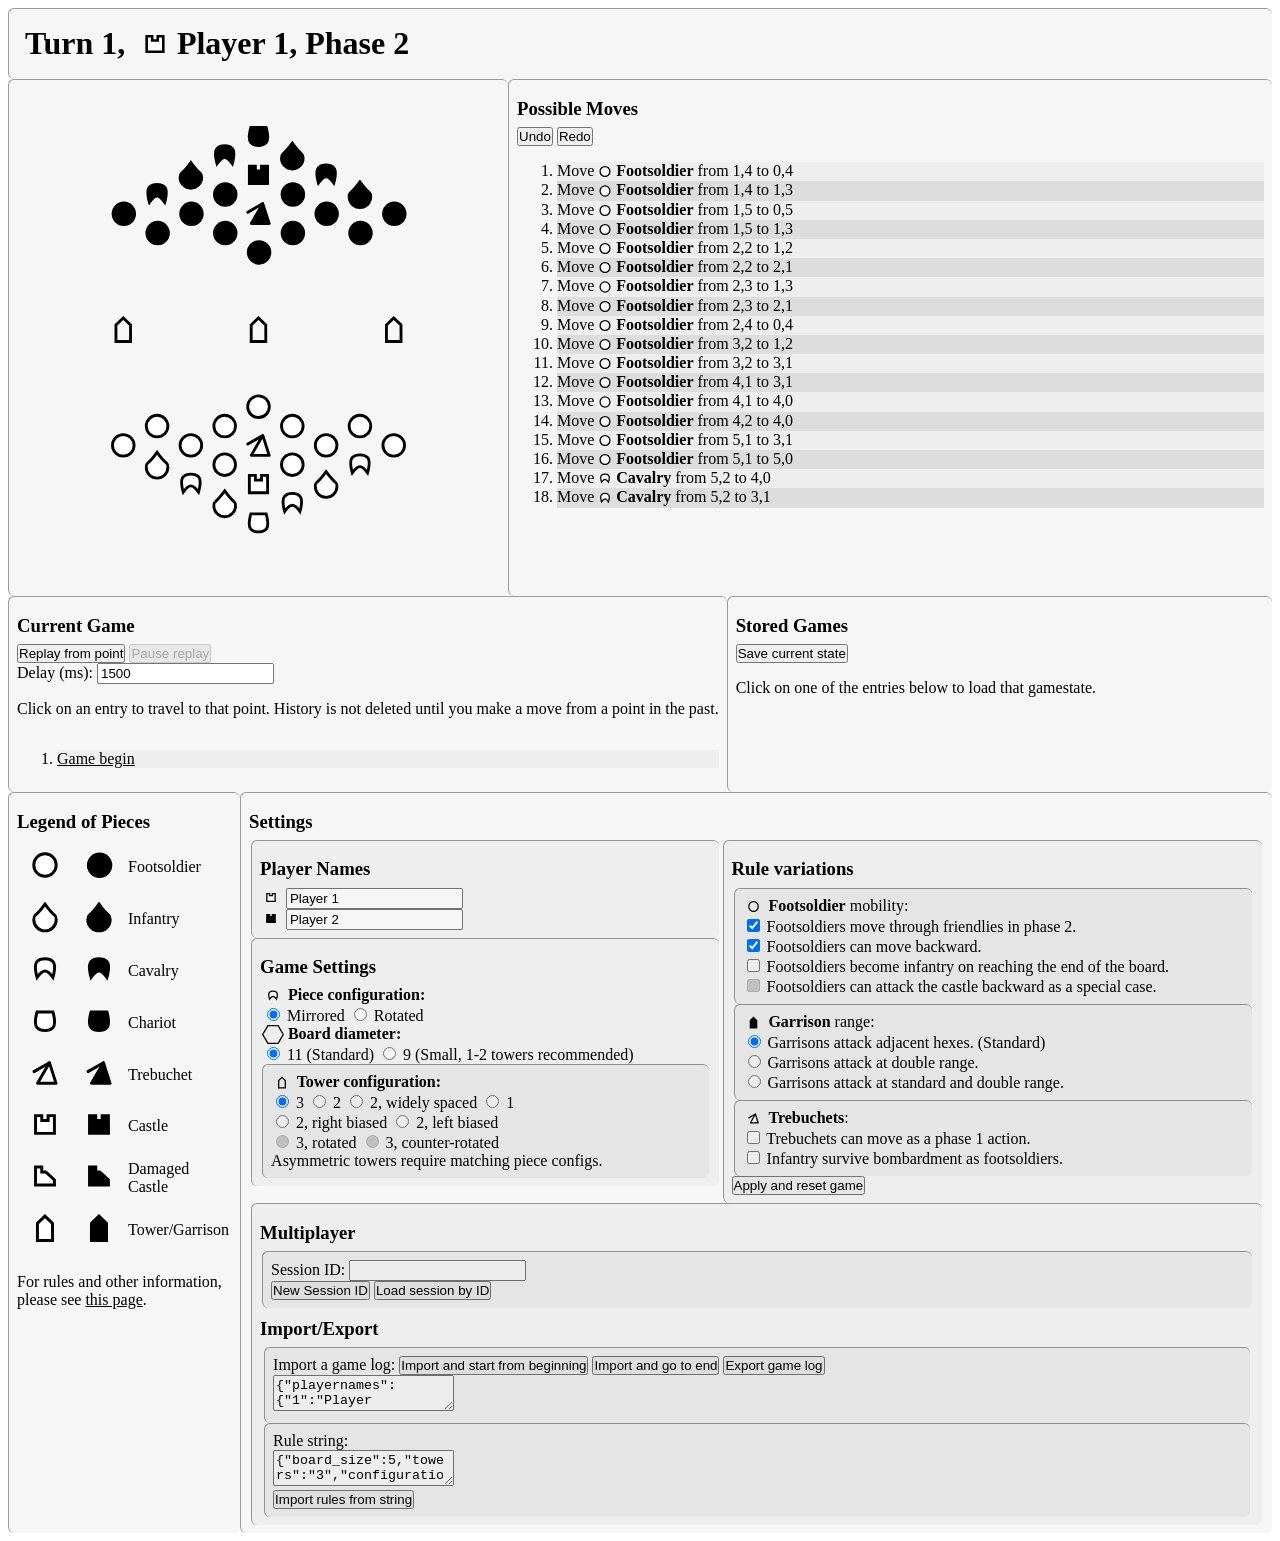
==== honey_war.html @ 27ae93f8 "UI improvements Added explanation for why tower configs are greyed out, changed the garrison rule ic" ====
<!DOCTYPE html>
<html lang="en">
	<head>
		<meta charset="UTF-8">
		<meta name="description" content="An Online Simulator for the Honey War Board Game">
		<meta name="keywords" content="Honey War, Sajem Tan, Board Game, Strategy Game">
		<meta name="viewport" content="width=device-width, initial-scale=1.0">
		<title>Honey War simulator</title>
		<script src="honey_war.js"></script>
		<script src="ui.js" defer></script>
		<style>
			body {
				color: black;
				background: white;
			}
			.flex-container {
				display: flex;
				flex-wrap: wrap;
			}
			.flex-container > * {
				/* display: inline-block; */
				flex: 1 1 auto;
				vertical-align: top;
			}
			.grid-container {
				display: grid;
				gap: 0;
			}
			.col {
				grid-auto-flow: column;
				grid-template-columns: minmax(auto, max-content);
			}
			.row {
				grid-auto-flow: row;
				grid-template-rows: minmax(auto, max-content);
				align-content: start;
			}
			.striped-list {
				display: contents;
			}
			.striped-list > ol {
				overflow-y: scroll;
			}
			.striped-list > ol > li:nth-child(odd) {
				background-color: #eee;
			}
			.striped-list > ol > li:nth-child(even) {
				background-color: #ddd;
			}
			#saves ol li div {
				display: flex;
				justify-content: space-between;
			}
			#mp-settings {
				flex-direction: column;
				flex-flow: row;
				flex-wrap: wrap;
			}
			fieldset {
				border: none;
				padding: 0px;
			}
			.inset {
				border-style: inset none none inset;
				border-radius: 6px;
				padding: .5em;
				border-width: thin;
				background: #EEEEEE80;
				mix-blend-mode: multiply;
			}
			#legend td > img {
				width: 50px;
			}
			a {
				color: black;
				cursor: pointer;
			}
			h1 {
				margin: 0;
			}
			h3 {
				margin-top: .5em;
				margin-bottom: .4em;
			}
			h4 {
				margin: 0;
			}
			input[disabled] {
				filter: invert(25%);
			}
			input[disabled] * {
				color: grey;
			}
			textarea:invalid {

			}
			.move-item.selected {
				text-decoration: underline;
			}
			.move-item:hover, .move-item:active {
				text-decoration: underline;
				color: blue;
			}
			.move-item.delete {
				color: red;
				font-style: italic;
			}
			.move-item.delete:hover, .move-item.delete:active {
				color: purple;
			}
			#current-game {
				max-height: 500px;
			}
			button {
				padding: 0;
			}
			.button {
				width: max-content;
			}
			.verb {
				text-transform: capitalize;
			}
			.piece {
				text-transform: capitalize;
				font-weight: bold;
			}
			.win {
				text-transform: capitalize;
				font-style: italic;
			}
			.inline-icon {
				height: 1.2em;
				vertical-align: top;
			}
			.hidden-space {
				display: inline-block;
			}
			@media screen and (min-width: 850px) {
				#gamediv {
					grid-template-columns:
						minmax(400px, 500px)
					minmax(50%, auto);
				}
				#board {
					max-height: 500px;
				}
				#boarddiv {

				}
				#move-display {
					height: 500px;
					grid-column: 2;
				}
				#legend-display {
					flex: 0 0 min-content;
				}
				#mp-display {
					flex: 1 1 min-content;
				}
			}
			@media screen and (max-width: 849px) {
				#gamediv {
					display: flex;
					flex-direction: column;
				}
				#board {
					max-height: 400px;
				}
				#mp-display {
					order: 1;
				}
				#legend-display {
					order: 2;
				}
				.flex-container > .movediv {
					width: 100%;
				}
			}
		</style>
	</head>
	<body>
		<h1 id="turn" class="inset"></h1>
		<div id="gamediv" class="grid-container col">
			<div id="boarddiv" class="inset">
				<svg id="board" viewBox="0 0 500 500" class="movediv"
				onmousemove="javascript:highlight_from(event)"
				onclick="javascript:highlight_from(event)">
				<svg id="board_spaces"/><svg id="board_pieces"/></svg>
			</div>
			<div id="move-display" class="inset grid-container row">
				<div>
					<h3 id="movelist-title">Possible Moves</h3>
				</div>
				<div>
					<button onclick="javascript:undo(true);">Undo</button>
					<button onclick="javascript:redo(true);">Redo</button>
				</div>
				<div id="moves" class="striped-list"></div>
			</div>
		</div>
		<div id="timelinediv" class="grid-container col">
			<div id="current-game" class="inset grid-container row">
				<div><h3>Current Game</h3></div>
				<div>
					<button id="game-replay" onclick="javascript:replay_game();">
						Replay from point
					</button>
					<button id="replay-pause" onclick="javascript:should_replay = false;" disabled>
						Pause replay
					</button>
					<br>
					<label for="replay-delay">Delay (ms):</label>
					<input id="replay-delay" type="number" value="1500">
				</div>
				<div>
					<p>
						Click on an entry to travel to that point. History is not deleted until
						you make a move from a point in the past.
					</p>
				</div>
				<div id="timeline" class="striped-list"></div>
			</div>
			<div class="inset row">
				<h3>Stored Games</h3>
				<button id="save-game" onclick="javascript:save_game()">Save current state</button>
				<br>
				<p>
					Click on one of the entries below to load that gamestate.
				</p>
				<div id="saves" class="striped-list"></div>
			</div>
		</div>
		<div class="flex-container">
			<div id="legend-display" class="movediv inset">
				<h3>Legend of Pieces</h3>
				<table id="legend">
					<tr>
						<td><img src="imgs/1F.svg"></td>
						<td><img src="imgs/2F.svg"></td>
						<td>Footsoldier</td>
					</tr>
					<tr>
						<td><img src="imgs/1I.svg"></td>
						<td><img src="imgs/2I.svg"></td>
						<td>Infantry</td>
					</tr>
					<tr>
						<td><img src="imgs/1K.svg"></td>
						<td><img src="imgs/2K.svg"></td>
						<td>Cavalry</td>
					</tr>
					<tr>
						<td><img src="imgs/1H.svg"></td>
						<td><img src="imgs/2H.svg"></td>
						<td>Chariot</td>
					</tr>
					<tr>
						<td><img src="imgs/1B.svg"></td>
						<td><img src="imgs/2B.svg"></td>
						<td>Trebuchet</td>
					</tr>
					<tr>
						<td><img src="imgs/1C.svg"></td>
						<td><img src="imgs/2C.svg"></td>
						<td>Castle</td>
					</tr>
					<tr>
						<td><img src="imgs/1D.svg"></td>
						<td><img src="imgs/2D.svg"></td>
						<td>Damaged Castle</td>
					</tr>
					<tr>
						<td><img src="imgs/1G.svg"></td>
						<td><img src="imgs/2G.svg"></td>
						<td>Tower/Garrison</td>
					</tr>
				</table>
				<p>
					For rules and other information, please see <a href="https://sajemtan.miraheze.org/wiki/Honey_War">this page</a>.
				</p>
			</div>
			<div id="mp-display" class="movediv inset"> <!--style="max-width: 550px;">-->
				<h3>Settings</h3>
				<div id="mp-settings" class="flex-container">
					<div id="col1">
						<fieldset class="inset" id="fs_player_names">
							<label for="fs_player_names">
								<h3>Player Names</h3>
							</label>
							<span class="icon">1C</span>
							<input type="text" class="inline-input"
								id="P1-name" value="Player 1" onchange="javascript:update_players()">
							<br>
							<span class="icon">2C</span>
							<input type="text" class="inline-input"
								id="P2-name" value="Player 2" onchange="javascript:update_players()">
						</fieldset>
						<fieldset class="inset" id="fs_game_settings">
							<label for="fs_game_settings">
								<h3>Game Settings</h3>
							</label>
							<fieldset id="fs_game_configuration">
								<label for="fs_game_configuration">
									<h4><span class="icon">1K</span>
										Piece configuration:</h4>
								</label>
								<input type="radio" name="boardconfig" id="configmirrored"
									value="mirrored" onchange="javascript:opt('mirrored')" checked>
								<label for="configmirrored">Mirrored</label>
								<input type="radio" name="boardconfig" id="configrotated"
									value="rotated" onchange="javascript:opt('rotated')">
								<label for="configrotated">Rotated</label>
							</fieldset>
							<fieldset id="fs_boardsize">
								<label for="fs_boardsize">
									<h4><span class="icon">hex</span>
									Board diameter:</h4>
								</label>
								<input type="radio" name="boardsize" id="boardlarge"
									value="large" onchange="javascript:opt('large')" checked>
								<label for="boardlarge">11 (Standard)</label>
								<input type="radio" name="boardsize" id="boardsmall"
									value="small" onchange="javascript:opt('small')">
								<label for="boardsmall">
									9 (Small, 1-2 towers recommended)
								</label>
							</fieldset>
							<fieldset id="fs_boardtowers" class="inset">
								<h4>
									<span class="icon">T</span>
									<label for="fs_boardtowers">
										<span class="piece">Tower</span> configuration:
									</label>
								</h4>
								<input type="radio" name="towerconfig" id="towers3"
									value="3" onchange="javascript:opt('t3')" checked>
								<label for="towers3">3</label>
								<input type="radio" name="towerconfig" id="towers2"
									value="2" onchange="javascript:opt('t2')">
								<label for="towers2">2</label>
								<input type="radio" name="towerconfig" id="towers2w"
									value="2w" onchange="javascript:opt('t2w')">
								<label for="towers2w">2, widely spaced</label>
								<input type="radio" name="towerconfig" id="towers1"
									value="1" onchange="javascript:opt('t1')">
								<label for="towers1">1</label>
								<br/>
								<input type="radio" name="towerconfig" id="towers2mr"
									value="2mr" onchange="javascript:opt('t2mr')">
								<label for="towers2mr">2, right biased</label>
								<input type="radio" name="towerconfig" id="towers2ml"
									value="2ml" onchange="javascript:opt('t2ml')">
								<label for="towers2ml">2, left biased</label>
								<br/>
								<input type="radio" name="towerconfig" id="towers3t"
									value="3t" onchange="javascript:opt('t3t')">
								<label for="towers3t">3, rotated</label>
								<input type="radio" name="towerconfig" id="towers3tc"
									value="3tc" onchange="javascript:opt('t3tc')">
								<label for="towers3tc">3, counter-rotated</label>
								<br/>
								<label for="fs_boardtowers">
									Asymmetric towers require matching piece configs.
								</label>
							</fieldset>
						</fieldset>
					</div>
					<fieldset id="col2" class="inset">
						<label for="col2"><h3>Rule variations</h3></label>
						<fieldset id="fs_footsoldier" class="inset">
							<div>
								<span class="icon">1F</span>
								<label for="fs_footsoldier">
									<span class="piece">Footsoldier</span> mobility:
								</label>
							</div>
							<div>
								<input type="checkbox" id="friendly-footsoldiers"
									onchange="javascript:opt('friendly-footsoldiers')" checked>
								<label for="friendly-footsoldiers">Footsoldiers move through
									friendlies in phase 2.
								</label>
							</div>
							<div>
								<input type="checkbox" id="buff-footsoldiers"
									onchange="javascript:opt('buff-footsoldiers')" checked>
								<label for="buff-footsoldiers">
									Footsoldiers can move backward.
								</label>
							</div>
							<div>
								<input type="checkbox" id="upgrade-footsoldiers"
									 onchange="javascript:opt('upgrade-footsoldiers')">
								<label for="upgrade-footsoldiers">
									Footsoldiers become infantry on reaching the end of the
									board.
								</label>
							</div>
							<div>
								<input type="checkbox" id="stranded-footsoldiers"
									onchange="javascript:opt('stranded-footsoldiers')" disabled>
								<label for="stranded-footsoldiers">
									Footsoldiers can attack the castle backward as a special
									case.
								</label>
							</div>
						</fieldset>
						<fieldset id="fs_garrison" class="inset">
							<div>
								<span class="icon">2G</span>
								<label for="fs_garrison">
									<span class="piece">Garrison</span> range:
								</label>
							</div>
							<div>
								<input type="radio" name="garrisonrange" id="garrisonshort"
									value="garrisonshort" onchange="javascript:opt('garrisonshort')"
									checked>
								<label for="friendly-footsoldiers">
									Garrisons attack adjacent hexes. (Standard)
								</label>
							</div>
							<div>
								<input type="radio" name="garrisonrange" id="garrisonlong"
									value="garrisonlong" onchange="javascript:opt('garrisonlong')">
								<label for="garrisonlong">
									Garrisons attack at double range.
								</label>
							</div>
							<div>
								<input type="radio" name="garrisonrange" id="garrisonboth"
									value="garrisonboth" onchange="javascript:opt('garrisonboth')">
								<label for="friendly-footsoldiers">
									Garrisons attack at standard and double range.
								</label>
							</div>
						</fieldset>
						<fieldset id="fs_trebuchet" class="inset">
							<div>
								<span class="icon">1B</span>
								<label for="fs_trebuchet">
									<span class="piece">Trebuchets</span>:
								</label>
							</div>
							<div>
								<input type="checkbox" id="buff-trebuchet"
									onchange="javascript:opt('buff-trebuchet')">
								<label for="buff-trebuchet">
									Trebuchets can move as a phase 1 action.
								</label>
							</div>
							<div>
								<input type="checkbox" id="buff-infantry"
									onchange="javascript:opt('buff-infantry')">
								<label for="buff-infantry">
									Infantry survive bombardment as footsoldiers.
								</label>
							</div>
						</fieldset>
						<button id="reset" class="button" onclick="javascript:reset_game()">
							Apply and reset game
						</button>
					</fieldset>
					<fieldset class="inset">
						<label for="fs_mp"><h3>Multiplayer</h3></label>
						<fieldset id="fs_mp" class="inset">
							<div>
								<label for="sessionID">Session ID:</label>
								<input type="text" id="sessionID">
							</div>
							<div>
								<button id="btn_new_session">New Session ID</button>
								<button id="btn_mp_connect">Load session by ID</button>
							</div>
						</fieldset>
						<label for="fs_import"><h3>Import/Export</h3></label>
						<fieldset id="fs_import">
							<fieldset id="fs_game_import" class="inset">
								<label for="input_area">Import a game log:</label>
								<button id="import-begin" onclick="javascript:import_game_from_textbox(false)">
									Import and start from beginning
								</button>
								<button id="import-end" onclick="javascript:import_game_from_textbox(true)">
									Import and go to end
								</button>
								<a id="moves_export"><button id="export"
									onclick="javascript:export_game()">
									Export game log
								</button></a>
								<br>
								<textarea id="input_area" class="json"></textarea>
							</fieldset>
							<fieldset id="fs_rules_import" class="inset">
								<label for="rules-share">Rule string:</label>
								<br>
								<textarea id="rules-share" class="json"></textarea>
								<br>
								<button id="import-rules" onclick="javascript:import_rules()">
									Import rules from string
								</button>
							</fieldset>
						</fieldset>
					</fieldset>
				</div>
			</div>
		</div>
	</body>
</html>
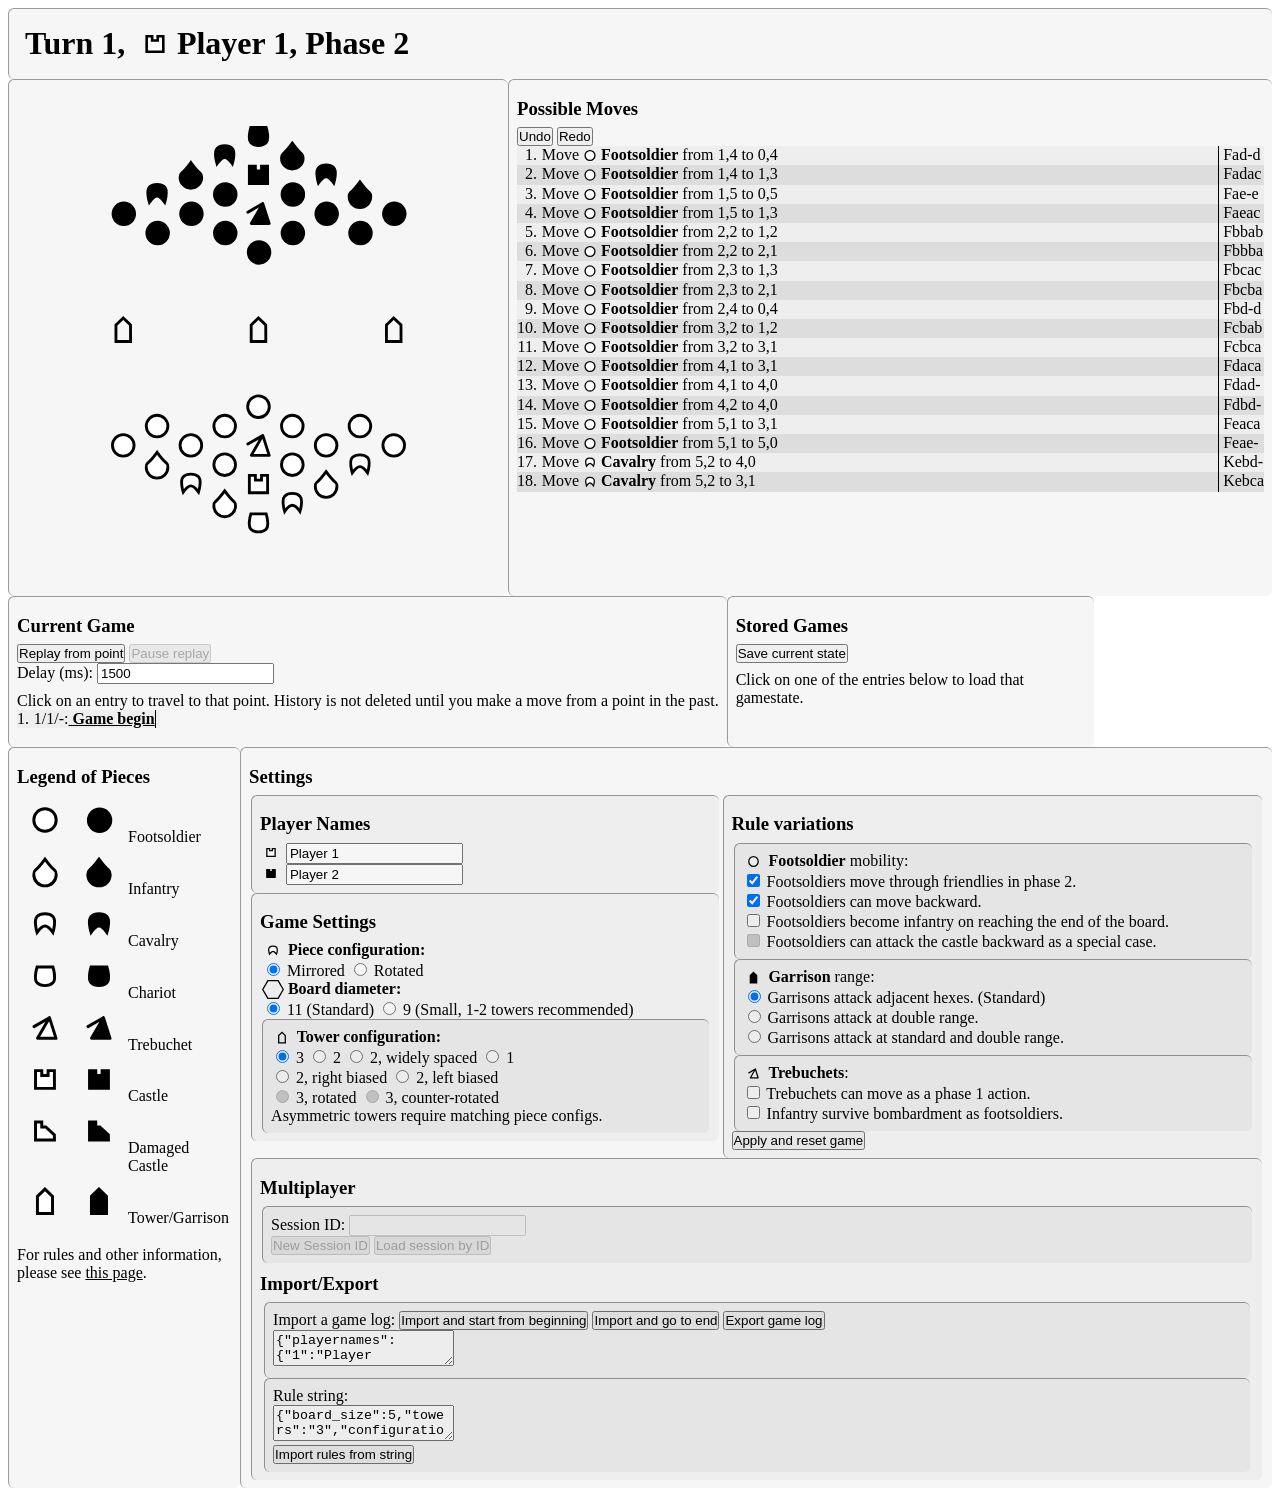
==== commit d667fbee: "Move notation Initial implementation of move notation. It's approximately based on long algebraic no" ====
--- a/honey_war.html
+++ b/honey_war.html
@@ -37,15 +37,67 @@
 			}
 			.striped-list {
 				display: contents;
-			}
-			.striped-list > ol {
-				overflow-y: scroll;
-			}
-			.striped-list > ol > li:nth-child(odd) {
-				background-color: #eee;
-			}
-			.striped-list > ol > li:nth-child(even) {
-				background-color: #ddd;
+				& li:nth-child(odd), & tr:nth-child(odd) {
+					background-color: #eee;
+				}
+				& li:nth-child(even), & tr:nth-child(even) {
+					background-color: #ddd;
+				}
+				& ::marker {
+					background-color: #eee
+				}
+				& > ol {
+					overflow-y: scroll;
+				}
+				& > table {
+					overflow-y: scroll;
+					border-collapse: collapse;
+				}
+				& td {
+					padding: 0px;
+				}
+			}
+			td {
+				vertical-align: baseline;
+			}
+			.numbered {
+			  counter-reset: rowNumber;
+			  width: 100%;
+			  display: block;
+			  overflow-y: scroll;
+			}
+			.numbered tbody > tr::before {
+			  display: table-cell;
+			  counter-increment: rowNumber;
+			  content: counter(rowNumber) ".";
+			  padding-right: 0.3em;
+			  text-align: right;
+			}
+			.move-desc {
+				display: table-cell;
+			}
+			.num-col {
+				display: table-cell;
+				width: 0;
+				white-space: nowrap;
+			}
+			.move-notation {
+				display: table-cell;
+				width: 0;
+				white-space: nowrap;
+				padding-left: 4px !important;
+				border-left: 1px solid black;
+			}
+			.move-idx {
+				text-align: right;
+				white-space: nowrap;
+			}
+			.fill {
+				width: 99%;
+			}
+			.list-header {
+				margin-top: 8px;
+				margin-bottom: 0px;
 			}
 			#saves ol li div {
 				display: flex;
@@ -109,7 +161,10 @@
 				color: purple;
 			}
 			#current-game {
-				max-height: 500px;
+				max-height: 600px;
+			}
+			#stored-games {
+				max-width: 350px;
 			}
 			button {
 				padding: 0;
@@ -126,6 +181,7 @@
 			}
 			.win {
 				text-transform: capitalize;
+				font-weight: bold;
 				font-style: italic;
 			}
 			.inline-icon {
@@ -195,7 +251,17 @@
 					<button onclick="javascript:undo(true);">Undo</button>
 					<button onclick="javascript:redo(true);">Redo</button>
 				</div>
-				<div id="moves" class="striped-list"></div>
+				<div class="striped-list">
+				<table class='numbered' onmouseout='highlight_spaces([]);'>
+					<colgroup>
+						<col class='num-col' />
+						<col class='move-desc' />
+						<col class='move-notation' />
+					</colgroup><tbody id="moves">
+					</tbody>
+				</table>
+				</div>
+				<div id="gameover" hidden>Game Over</div>
 			</div>
 		</div>
 		<div id="timelinediv" class="grid-container col">
@@ -213,18 +279,25 @@
 					<input id="replay-delay" type="number" value="1500">
 				</div>
 				<div>
-					<p>
+					<p class="list-header">
 						Click on an entry to travel to that point. History is not deleted until
 						you make a move from a point in the past.
 					</p>
 				</div>
-				<div id="timeline" class="striped-list"></div>
+				<div class="striped-list"><table class="numbered">
+					<colgroup>
+						<col class='num-col' />
+						<col class='num-col' />
+						<col class='move-desc' />
+						<col class='move-notation' />
+					</colgroup>
+					<tbody id="timeline"></tbody>
+				</table></div>
 			</div>
-			<div class="inset row">
+			<div id="stored-games" class="inset row">
 				<h3>Stored Games</h3>
 				<button id="save-game" onclick="javascript:save_game()">Save current state</button>
-				<br>
-				<p>
+				<p class="list-header">
 					Click on one of the entries below to load that gamestate.
 				</p>
 				<div id="saves" class="striped-list"></div>
@@ -463,7 +536,7 @@
 					</fieldset>
 					<fieldset class="inset">
 						<label for="fs_mp"><h3>Multiplayer</h3></label>
-						<fieldset id="fs_mp" class="inset">
+						<fieldset id="fs_mp" class="inset" disabled>
 							<div>
 								<label for="sessionID">Session ID:</label>
 								<input type="text" id="sessionID">
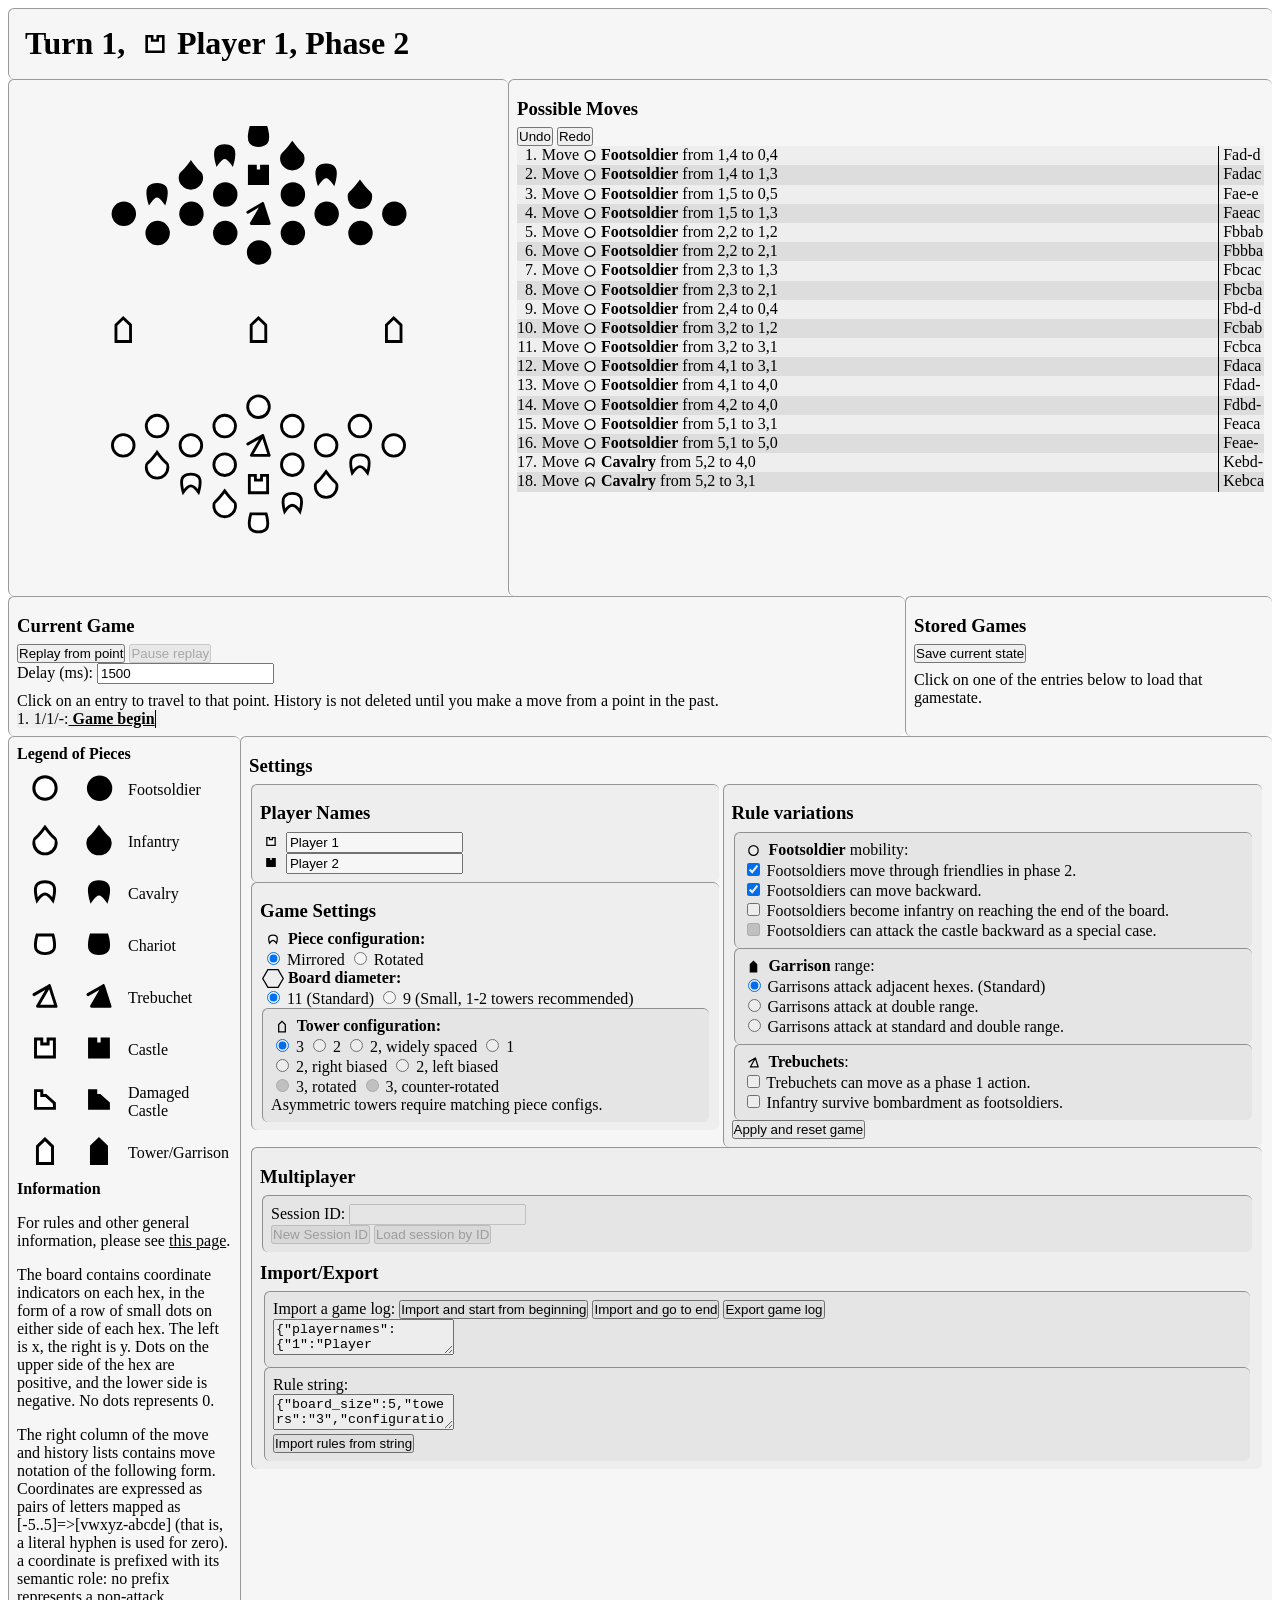
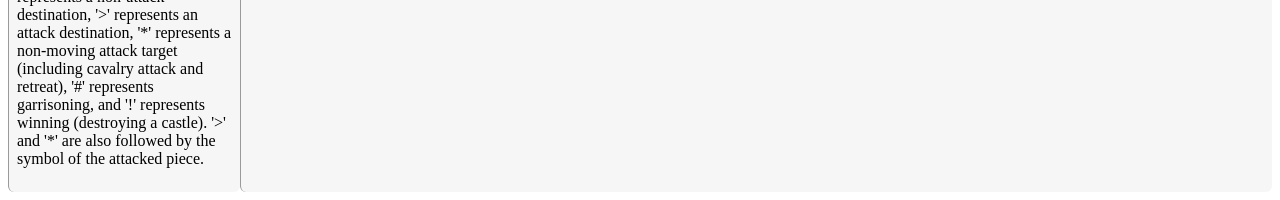
==== commit 6d2a3ff5: "Added help text about the indicators and move notation Notation description copied from last commit " ====
--- a/honey_war.html
+++ b/honey_war.html
@@ -2,237 +2,18 @@
 <html lang="en">
 	<head>
 		<meta charset="UTF-8">
-		<meta name="description" content="An Online Simulator for the Honey War Board Game">
-		<meta name="keywords" content="Honey War, Sajem Tan, Board Game, Strategy Game">
-		<meta name="viewport" content="width=device-width, initial-scale=1.0">
 		<title>Honey War simulator</title>
 		<script src="honey_war.js"></script>
 		<script src="ui.js" defer></script>
-		<style>
-			body {
-				color: black;
-				background: white;
-			}
-			.flex-container {
-				display: flex;
-				flex-wrap: wrap;
-			}
-			.flex-container > * {
-				/* display: inline-block; */
-				flex: 1 1 auto;
-				vertical-align: top;
-			}
-			.grid-container {
-				display: grid;
-				gap: 0;
-			}
-			.col {
-				grid-auto-flow: column;
-				grid-template-columns: minmax(auto, max-content);
-			}
-			.row {
-				grid-auto-flow: row;
-				grid-template-rows: minmax(auto, max-content);
-				align-content: start;
-			}
-			.striped-list {
-				display: contents;
-				& li:nth-child(odd), & tr:nth-child(odd) {
-					background-color: #eee;
-				}
-				& li:nth-child(even), & tr:nth-child(even) {
-					background-color: #ddd;
-				}
-				& ::marker {
-					background-color: #eee
-				}
-				& > ol {
-					overflow-y: scroll;
-				}
-				& > table {
-					overflow-y: scroll;
-					border-collapse: collapse;
-				}
-				& td {
-					padding: 0px;
-				}
-			}
-			td {
-				vertical-align: baseline;
-			}
-			.numbered {
-			  counter-reset: rowNumber;
-			  width: 100%;
-			  display: block;
-			  overflow-y: scroll;
-			}
-			.numbered tbody > tr::before {
-			  display: table-cell;
-			  counter-increment: rowNumber;
-			  content: counter(rowNumber) ".";
-			  padding-right: 0.3em;
-			  text-align: right;
-			}
-			.move-desc {
-				display: table-cell;
-			}
-			.num-col {
-				display: table-cell;
-				width: 0;
-				white-space: nowrap;
-			}
-			.move-notation {
-				display: table-cell;
-				width: 0;
-				white-space: nowrap;
-				padding-left: 4px !important;
-				border-left: 1px solid black;
-			}
-			.move-idx {
-				text-align: right;
-				white-space: nowrap;
-			}
-			.fill {
-				width: 99%;
-			}
-			.list-header {
-				margin-top: 8px;
-				margin-bottom: 0px;
-			}
-			#saves ol li div {
-				display: flex;
-				justify-content: space-between;
-			}
-			#mp-settings {
-				flex-direction: column;
-				flex-flow: row;
-				flex-wrap: wrap;
-			}
-			fieldset {
-				border: none;
-				padding: 0px;
-			}
-			.inset {
-				border-style: inset none none inset;
-				border-radius: 6px;
-				padding: .5em;
-				border-width: thin;
-				background: #EEEEEE80;
-				mix-blend-mode: multiply;
-			}
-			#legend td > img {
-				width: 50px;
-			}
-			a {
-				color: black;
-				cursor: pointer;
-			}
-			h1 {
-				margin: 0;
-			}
-			h3 {
-				margin-top: .5em;
-				margin-bottom: .4em;
-			}
-			h4 {
-				margin: 0;
-			}
-			input[disabled] {
-				filter: invert(25%);
-			}
-			input[disabled] * {
-				color: grey;
-			}
-			textarea:invalid {
-
-			}
-			.move-item.selected {
-				text-decoration: underline;
-			}
-			.move-item:hover, .move-item:active {
-				text-decoration: underline;
-				color: blue;
-			}
-			.move-item.delete {
-				color: red;
-				font-style: italic;
-			}
-			.move-item.delete:hover, .move-item.delete:active {
-				color: purple;
-			}
-			#current-game {
-				max-height: 600px;
-			}
-			#stored-games {
-				max-width: 350px;
-			}
-			button {
-				padding: 0;
-			}
-			.button {
-				width: max-content;
-			}
-			.verb {
-				text-transform: capitalize;
-			}
-			.piece {
-				text-transform: capitalize;
-				font-weight: bold;
-			}
-			.win {
-				text-transform: capitalize;
-				font-weight: bold;
-				font-style: italic;
-			}
-			.inline-icon {
-				height: 1.2em;
-				vertical-align: top;
-			}
-			.hidden-space {
-				display: inline-block;
-			}
-			@media screen and (min-width: 850px) {
-				#gamediv {
-					grid-template-columns:
-						minmax(400px, 500px)
-					minmax(50%, auto);
-				}
-				#board {
-					max-height: 500px;
-				}
-				#boarddiv {
-
-				}
-				#move-display {
-					height: 500px;
-					grid-column: 2;
-				}
-				#legend-display {
-					flex: 0 0 min-content;
-				}
-				#mp-display {
-					flex: 1 1 min-content;
-				}
-			}
-			@media screen and (max-width: 849px) {
-				#gamediv {
-					display: flex;
-					flex-direction: column;
-				}
-				#board {
-					max-height: 400px;
-				}
-				#mp-display {
-					order: 1;
-				}
-				#legend-display {
-					order: 2;
-				}
-				.flex-container > .movediv {
-					width: 100%;
-				}
-			}
-		</style>
+		<meta name="description" content="An Online Simulator for the Honey War
+		Board Game">
+		<meta name="keywords" content="Honey War, Sajem Tan, Board Game, Strategy
+		Game">
+		<meta name="viewport" content="width=device-width, initial-scale=1.0">
+		<link rel="stylesheet" href="honey_war.css">
+		<link rel="canonical" href="honey_war.html">
+		<link rel="help" href="https://sajemtan.miraheze.org/wiki/Honey_War">
+		<link rel="licence" href="LICENSE.txt">
 	</head>
 	<body>
 		<h1 id="turn" class="inset"></h1>
@@ -259,34 +40,32 @@
 						<col class='move-notation' />
 					</colgroup><tbody id="moves">
 					</tbody>
-				</table>
-				</div>
+				</table></div>
 				<div id="gameover" hidden>Game Over</div>
 			</div>
 		</div>
-		<div id="timelinediv" class="grid-container col">
-			<div id="current-game" class="inset grid-container row">
-				<div><h3>Current Game</h3></div>
+		<div id="timelinediv" class="flex-container">
+			<div id="current-game" class="inset flex-container col">
+				<h3>Current Game</h3>
 				<div>
 					<button id="game-replay" onclick="javascript:replay_game();">
 						Replay from point
 					</button>
-					<button id="replay-pause" onclick="javascript:should_replay = false;" disabled>
+					<button id="replay-pause"
+					   onclick="javascript:should_replay=false;" disabled>
 						Pause replay
 					</button>
 					<br>
 					<label for="replay-delay">Delay (ms):</label>
 					<input id="replay-delay" type="number" value="1500">
 				</div>
-				<div>
-					<p class="list-header">
-						Click on an entry to travel to that point. History is not deleted until
-						you make a move from a point in the past.
-					</p>
-				</div>
+				<p class="list-header">
+				   Click on an entry to travel to that point. History is not deleted
+					until you make a move from a point in the past.
+				</p>
 				<div class="striped-list"><table class="numbered">
-					<colgroup>
-						<col class='num-col' />
+				   <colgroup>
+					   <col class='num-col' />
 						<col class='num-col' />
 						<col class='move-desc' />
 						<col class='move-notation' />
@@ -295,280 +74,315 @@
 				</table></div>
 			</div>
 			<div id="stored-games" class="inset row">
-				<h3>Stored Games</h3>
+			   <h3>Stored Games</h3>
 				<button id="save-game" onclick="javascript:save_game()">Save current state</button>
 				<p class="list-header">
-					Click on one of the entries below to load that gamestate.
+				   Click on one of the entries below to load that gamestate.
 				</p>
 				<div id="saves" class="striped-list"></div>
 			</div>
 		</div>
 		<div class="flex-container">
-			<div id="legend-display" class="movediv inset">
-				<h3>Legend of Pieces</h3>
-				<table id="legend">
-					<tr>
-						<td><img src="imgs/1F.svg"></td>
+		   <div id="legend-display" class="movediv inset">
+			   <h4>Legend of Pieces</h3>
+				<table id="legend" class="vcentered">
+				   <tr>
+					   <td><img src="imgs/1F.svg"></td>
 						<td><img src="imgs/2F.svg"></td>
 						<td>Footsoldier</td>
 					</tr>
 					<tr>
-						<td><img src="imgs/1I.svg"></td>
+					   <td><img src="imgs/1I.svg"></td>
 						<td><img src="imgs/2I.svg"></td>
 						<td>Infantry</td>
 					</tr>
 					<tr>
-						<td><img src="imgs/1K.svg"></td>
+					   <td><img src="imgs/1K.svg"></td>
 						<td><img src="imgs/2K.svg"></td>
 						<td>Cavalry</td>
 					</tr>
 					<tr>
-						<td><img src="imgs/1H.svg"></td>
+					   <td><img src="imgs/1H.svg"></td>
 						<td><img src="imgs/2H.svg"></td>
 						<td>Chariot</td>
 					</tr>
 					<tr>
-						<td><img src="imgs/1B.svg"></td>
+					   <td><img src="imgs/1B.svg"></td>
 						<td><img src="imgs/2B.svg"></td>
 						<td>Trebuchet</td>
 					</tr>
 					<tr>
-						<td><img src="imgs/1C.svg"></td>
+					   <td><img src="imgs/1C.svg"></td>
 						<td><img src="imgs/2C.svg"></td>
 						<td>Castle</td>
 					</tr>
 					<tr>
-						<td><img src="imgs/1D.svg"></td>
+					   <td><img src="imgs/1D.svg"></td>
 						<td><img src="imgs/2D.svg"></td>
 						<td>Damaged Castle</td>
 					</tr>
 					<tr>
-						<td><img src="imgs/1G.svg"></td>
+					   <td><img src="imgs/1G.svg"></td>
 						<td><img src="imgs/2G.svg"></td>
 						<td>Tower/Garrison</td>
 					</tr>
 				</table>
+				<h4>Information</h4>
 				<p>
-					For rules and other information, please see <a href="https://sajemtan.miraheze.org/wiki/Honey_War">this page</a>.
-				</p>
-			</div>
-			<div id="mp-display" class="movediv inset"> <!--style="max-width: 550px;">-->
-				<h3>Settings</h3>
+				   For rules and other general information, please see
+					<a rel="help"
+					href="https://sajemtan.miraheze.org/wiki/Honey_War">
+					this page</a>.
+				</p><p>
+					The board contains coordinate indicators on each hex, in the
+					form of a row of small dots on either side of each hex. The
+					left is x, the right is y. Dots on the upper side of the hex
+					are positive, and the lower side is negative. No dots
+					represents 0.
+				</p><p>
+				   The right column of the move and history lists contains
+					move notation of the following form. Coordinates are
+					expressed as pairs of letters mapped as
+					[-5..5]=>[vwxyz-abcde] (that is, a literal hyphen is used
+					for zero). a coordinate is prefixed with its semantic role:
+					no prefix represents a non-attack destination, '>'
+					represents an attack destination, '*' represents a
+					non-moving attack target (including cavalry attack and
+					retreat), '#' represents garrisoning, and '!' represents
+					winning (destroying a castle). '>' and '*' are also
+					followed by the symbol of the attacked piece.
+			</p></div>
+			<div id="mp-display" class="movediv inset">
+			   <h3>Settings</h3>
 				<div id="mp-settings" class="flex-container">
-					<div id="col1">
-						<fieldset class="inset" id="fs_player_names">
-							<label for="fs_player_names">
-								<h3>Player Names</h3>
+				   <div id="col1">
+					   <fieldset class="inset" id="fs_player_names">
+						   <label for="fs_player_names">
+							   <h3>Player Names</h3>
 							</label>
 							<span class="icon">1C</span>
 							<input type="text" class="inline-input"
-								id="P1-name" value="Player 1" onchange="javascript:update_players()">
+							   id="P1-name" value="Player 1"
+								onchange="javascript:update_players()">
 							<br>
 							<span class="icon">2C</span>
 							<input type="text" class="inline-input"
-								id="P2-name" value="Player 2" onchange="javascript:update_players()">
+							   id="P2-name" value="Player 2"
+								onchange="javascript:update_players()">
 						</fieldset>
 						<fieldset class="inset" id="fs_game_settings">
-							<label for="fs_game_settings">
-								<h3>Game Settings</h3>
+						   <label for="fs_game_settings">
+							   <h3>Game Settings</h3>
 							</label>
 							<fieldset id="fs_game_configuration">
-								<label for="fs_game_configuration">
-									<h4><span class="icon">1K</span>
-										Piece configuration:</h4>
-								</label>
-								<input type="radio" name="boardconfig" id="configmirrored"
-									value="mirrored" onchange="javascript:opt('mirrored')" checked>
+							   <label for="fs_game_configuration">
+								   <h4><span class="icon">1K</span>
+									   Piece configuration:</h4>
+								</label>
+								<input type="radio" name="boardconfig"
+								   id="configmirrored" value="mirrored"
+									onchange="javascript:opt('mirrored')" checked>
 								<label for="configmirrored">Mirrored</label>
-								<input type="radio" name="boardconfig" id="configrotated"
-									value="rotated" onchange="javascript:opt('rotated')">
+								<input type="radio" name="boardconfig"
+								   id="configrotated" value="rotated"
+									onchange="javascript:opt('rotated')">
 								<label for="configrotated">Rotated</label>
 							</fieldset>
 							<fieldset id="fs_boardsize">
-								<label for="fs_boardsize">
-									<h4><span class="icon">hex</span>
+							   <label for="fs_boardsize">
+								   <h4><span class="icon">hex</span>
 									Board diameter:</h4>
 								</label>
 								<input type="radio" name="boardsize" id="boardlarge"
-									value="large" onchange="javascript:opt('large')" checked>
+								   value="large" onchange="javascript:opt('large')"
+									checked>
 								<label for="boardlarge">11 (Standard)</label>
 								<input type="radio" name="boardsize" id="boardsmall"
-									value="small" onchange="javascript:opt('small')">
+								   value="small" onchange="javascript:opt('small')">
 								<label for="boardsmall">
-									9 (Small, 1-2 towers recommended)
+								   9 (Small, 1-2 towers recommended)
 								</label>
 							</fieldset>
 							<fieldset id="fs_boardtowers" class="inset">
-								<h4>
-									<span class="icon">T</span>
+							   <h4>
+								   <span class="icon">T</span>
 									<label for="fs_boardtowers">
-										<span class="piece">Tower</span> configuration:
+									   <span class="piece">Tower</span> configuration:
 									</label>
 								</h4>
 								<input type="radio" name="towerconfig" id="towers3"
-									value="3" onchange="javascript:opt('t3')" checked>
+								   value="3" onchange="javascript:opt('t3')" checked>
 								<label for="towers3">3</label>
 								<input type="radio" name="towerconfig" id="towers2"
-									value="2" onchange="javascript:opt('t2')">
+								   value="2" onchange="javascript:opt('t2')">
 								<label for="towers2">2</label>
 								<input type="radio" name="towerconfig" id="towers2w"
-									value="2w" onchange="javascript:opt('t2w')">
+								   value="2w" onchange="javascript:opt('t2w')">
 								<label for="towers2w">2, widely spaced</label>
 								<input type="radio" name="towerconfig" id="towers1"
-									value="1" onchange="javascript:opt('t1')">
+								   value="1" onchange="javascript:opt('t1')">
 								<label for="towers1">1</label>
 								<br/>
 								<input type="radio" name="towerconfig" id="towers2mr"
-									value="2mr" onchange="javascript:opt('t2mr')">
+								   value="2mr" onchange="javascript:opt('t2mr')">
 								<label for="towers2mr">2, right biased</label>
 								<input type="radio" name="towerconfig" id="towers2ml"
-									value="2ml" onchange="javascript:opt('t2ml')">
+								   value="2ml" onchange="javascript:opt('t2ml')">
 								<label for="towers2ml">2, left biased</label>
 								<br/>
 								<input type="radio" name="towerconfig" id="towers3t"
-									value="3t" onchange="javascript:opt('t3t')">
+								   value="3t" onchange="javascript:opt('t3t')">
 								<label for="towers3t">3, rotated</label>
 								<input type="radio" name="towerconfig" id="towers3tc"
-									value="3tc" onchange="javascript:opt('t3tc')">
+								   value="3tc" onchange="javascript:opt('t3tc')">
 								<label for="towers3tc">3, counter-rotated</label>
 								<br/>
 								<label for="fs_boardtowers">
-									Asymmetric towers require matching piece configs.
+								   Asymmetric towers require matching piece configs.
 								</label>
 							</fieldset>
 						</fieldset>
 					</div>
 					<fieldset id="col2" class="inset">
-						<label for="col2"><h3>Rule variations</h3></label>
+					   <label for="col2"><h3>Rule variations</h3></label>
 						<fieldset id="fs_footsoldier" class="inset">
-							<div>
-								<span class="icon">1F</span>
+						   <div>
+							   <span class="icon">1F</span>
 								<label for="fs_footsoldier">
-									<span class="piece">Footsoldier</span> mobility:
-								</label>
-							</div>
-							<div>
-								<input type="checkbox" id="friendly-footsoldiers"
-									onchange="javascript:opt('friendly-footsoldiers')" checked>
-								<label for="friendly-footsoldiers">Footsoldiers move through
-									friendlies in phase 2.
-								</label>
-							</div>
-							<div>
-								<input type="checkbox" id="buff-footsoldiers"
-									onchange="javascript:opt('buff-footsoldiers')" checked>
-								<label for="buff-footsoldiers">
-									Footsoldiers can move backward.
-								</label>
-							</div>
-							<div>
-								<input type="checkbox" id="upgrade-footsoldiers"
-									 onchange="javascript:opt('upgrade-footsoldiers')">
-								<label for="upgrade-footsoldiers">
-									Footsoldiers become infantry on reaching the end of the
-									board.
-								</label>
-							</div>
-							<div>
-								<input type="checkbox" id="stranded-footsoldiers"
-									onchange="javascript:opt('stranded-footsoldiers')" disabled>
-								<label for="stranded-footsoldiers">
-									Footsoldiers can attack the castle backward as a special
-									case.
-								</label>
-							</div>
-						</fieldset>
-						<fieldset id="fs_garrison" class="inset">
-							<div>
-								<span class="icon">2G</span>
-								<label for="fs_garrison">
-									<span class="piece">Garrison</span> range:
-								</label>
-							</div>
-							<div>
-								<input type="radio" name="garrisonrange" id="garrisonshort"
-									value="garrisonshort" onchange="javascript:opt('garrisonshort')"
+								   <span class="piece">Footsoldier</span> mobility:
+								</label>
+							</div>
+							<div>
+							   <input type="checkbox" id="friendly-footsoldiers"
+								   onchange="javascript:opt('friendly-footsoldiers')"
 									checked>
 								<label for="friendly-footsoldiers">
-									Garrisons attack adjacent hexes. (Standard)
-								</label>
-							</div>
-							<div>
-								<input type="radio" name="garrisonrange" id="garrisonlong"
-									value="garrisonlong" onchange="javascript:opt('garrisonlong')">
+								   Footsoldiers move through friendlies in phase 2.
+								</label>
+							</div>
+							<div>
+							   <input type="checkbox" id="buff-footsoldiers"
+								   onchange="javascript:opt('buff-footsoldiers')"
+									checked>
+								<label for="buff-footsoldiers">
+								   Footsoldiers can move backward.
+								</label>
+							</div>
+							<div>
+							   <input type="checkbox" id="upgrade-footsoldiers"
+								    onchange="javascript:opt('upgrade-footsoldiers')">
+								<label for="upgrade-footsoldiers">
+								   Footsoldiers become infantry on reaching the end of
+									the board.
+								</label>
+							</div>
+							<div>
+							   <input type="checkbox" id="stranded-footsoldiers"
+								   onchange="javascript:opt('stranded-footsoldiers')"
+									disabled>
+								<label for="stranded-footsoldiers">
+								   Footsoldiers can attack the castle backward as a
+									special case.
+								</label>
+							</div>
+						</fieldset>
+						<fieldset id="fs_garrison" class="inset">
+						   <div>
+							   <span class="icon">2G</span>
+								<label for="fs_garrison">
+								   <span class="piece">Garrison</span> range:
+								</label>
+							</div>
+							<div>
+							   <input type="radio" name="garrisonrange"
+								   id="garrisonshort" value="garrisonshort"
+									onchange="javascript:opt('garrisonshort')"
+									checked>
+								<label for="friendly-footsoldiers">
+								   Garrisons attack adjacent hexes. (Standard)
+								</label>
+							</div>
+							<div>
+							   <input type="radio" name="garrisonrange"
+								   id="garrisonlong" value="garrisonlong"
+									onchange="javascript:opt('garrisonlong')">
 								<label for="garrisonlong">
-									Garrisons attack at double range.
-								</label>
-							</div>
-							<div>
-								<input type="radio" name="garrisonrange" id="garrisonboth"
-									value="garrisonboth" onchange="javascript:opt('garrisonboth')">
+								   Garrisons attack at double range.
+								</label>
+							</div>
+							<div>
+							   <input type="radio" name="garrisonrange"
+								   id="garrisonboth" value="garrisonboth"
+									onchange="javascript:opt('garrisonboth')">
 								<label for="friendly-footsoldiers">
-									Garrisons attack at standard and double range.
+								   Garrisons attack at standard and double range.
 								</label>
 							</div>
 						</fieldset>
 						<fieldset id="fs_trebuchet" class="inset">
-							<div>
-								<span class="icon">1B</span>
+						   <div>
+							   <span class="icon">1B</span>
 								<label for="fs_trebuchet">
-									<span class="piece">Trebuchets</span>:
-								</label>
-							</div>
-							<div>
-								<input type="checkbox" id="buff-trebuchet"
-									onchange="javascript:opt('buff-trebuchet')">
+								   <span class="piece">Trebuchets</span>:
+								</label>
+							</div>
+							<div>
+							   <input type="checkbox" id="buff-trebuchet"
+								   onchange="javascript:opt('buff-trebuchet')">
 								<label for="buff-trebuchet">
-									Trebuchets can move as a phase 1 action.
-								</label>
-							</div>
-							<div>
-								<input type="checkbox" id="buff-infantry"
-									onchange="javascript:opt('buff-infantry')">
+								   Trebuchets can move as a phase 1 action.
+								</label>
+							</div>
+							<div>
+							   <input type="checkbox" id="buff-infantry"
+								   onchange="javascript:opt('buff-infantry')">
 								<label for="buff-infantry">
-									Infantry survive bombardment as footsoldiers.
-								</label>
-							</div>
-						</fieldset>
-						<button id="reset" class="button" onclick="javascript:reset_game()">
+								   Infantry survive bombardment as footsoldiers.
+								</label>
+							</div>
+						</fieldset>
+						<button id="reset" class="button"
+						   onclick="javascript:reset_game()">
 							Apply and reset game
 						</button>
 					</fieldset>
 					<fieldset class="inset">
 						<label for="fs_mp"><h3>Multiplayer</h3></label>
 						<fieldset id="fs_mp" class="inset" disabled>
-							<div>
-								<label for="sessionID">Session ID:</label>
+						   <div>
+							   <label for="sessionID">Session ID:</label>
 								<input type="text" id="sessionID">
-							</div>
-							<div>
-								<button id="btn_new_session">New Session ID</button>
+							</div><div>
+							   <button id="btn_new_session">New Session ID</button>
 								<button id="btn_mp_connect">Load session by ID</button>
 							</div>
 						</fieldset>
 						<label for="fs_import"><h3>Import/Export</h3></label>
 						<fieldset id="fs_import">
-							<fieldset id="fs_game_import" class="inset">
-								<label for="input_area">Import a game log:</label>
-								<button id="import-begin" onclick="javascript:import_game_from_textbox(false)">
+						   <fieldset id="fs_game_import" class="inset">
+							   <label for="input_area">Import a game log:</label>
+								<button id="import-begin"
+								   onclick="javascript:import_game_from_textbox(false)">
 									Import and start from beginning
 								</button>
-								<button id="import-end" onclick="javascript:import_game_from_textbox(true)">
+								<button id="import-end"
+								   onclick="javascript:import_game_from_textbox(true)">
 									Import and go to end
 								</button>
 								<a id="moves_export"><button id="export"
-									onclick="javascript:export_game()">
+								   onclick="javascript:export_game()">
 									Export game log
 								</button></a>
 								<br>
 								<textarea id="input_area" class="json"></textarea>
 							</fieldset>
 							<fieldset id="fs_rules_import" class="inset">
-								<label for="rules-share">Rule string:</label>
+							   <label for="rules-share">Rule string:</label>
 								<br>
 								<textarea id="rules-share" class="json"></textarea>
 								<br>
-								<button id="import-rules" onclick="javascript:import_rules()">
+								<button id="import-rules"
+								   onclick="javascript:import_rules()">
 									Import rules from string
 								</button>
 							</fieldset>
--- a/honey_war.css
+++ b/honey_war.css
@@ -0,0 +1,236 @@
+body {
+	color: black;
+	background: white;
+}
+.flex-container {
+	display: flex;
+	flex-wrap: wrap;
+}
+.flex-container > * {
+	/* display: inline-block; */
+	flex: 1 1 auto;
+	vertical-align: top;
+}
+.grid-container {
+	display: grid;
+	gap: 0;
+}
+.col {
+	grid-auto-flow: column;
+	grid-template-columns: minmax(auto, max-content);
+	flex-direction: column;
+}
+.row {
+	grid-auto-flow: row;
+	grid-template-rows: minmax(auto, max-content);
+	align-content: start;
+}
+.striped-list {
+	display: contents;
+	overflow-y: scroll;
+	& li:nth-child(odd), & tr:nth-child(odd) {
+		background-color: #eee;
+	}
+	& li:nth-child(even), & tr:nth-child(even) {
+		background-color: #ddd;
+	}
+	& ::marker {
+		background-color: #eee
+	}
+	& ol {
+	}
+	& table {
+		border-collapse: collapse;
+	}
+	& td {
+		padding: 0px;
+	}
+}
+td {
+	vertical-align: baseline;
+}
+.vcentered td {
+	vertical-align: revert;
+}
+.numbered {
+	counter-reset: rowNumber;
+	width: 100%;
+	display: block;
+	overflow-y: scroll;
+}
+.numbered tbody > tr::before {
+	display: table-cell;
+	counter-increment: rowNumber;
+	content: counter(rowNumber) ".";
+	padding-right: 0.3em;
+	text-align: right;
+}
+.move-desc {
+	display: table-cell;
+}
+.num-col {
+	display: table-cell;
+	width: 0;
+	white-space: nowrap;
+}
+.move-notation {
+	display: table-cell;
+	width: 0;
+	white-space: nowrap;
+	padding-left: 4px !important;
+	border-left: 1px solid black;
+}
+.move-idx {
+	text-align: right;
+	white-space: nowrap;
+}
+.fill {
+	width: 99%;
+}
+.list-header {
+	margin-top: 8px;
+	margin-bottom: 0px;
+}
+#saves ol li div {
+	display: flex;
+	justify-content: space-between;
+}
+#mp-settings {
+	flex-direction: column;
+	flex-flow: row;
+	flex-wrap: wrap;
+}
+fieldset {
+	border: none;
+	padding: 0px;
+}
+.inset {
+	border-style: inset none none inset;
+	border-radius: 6px;
+	padding: .5em;
+	border-width: thin;
+	background: #EEEEEE80;
+	mix-blend-mode: multiply;
+}
+#legend td > img {
+	width: 50px;
+}
+a {
+	color: black;
+	cursor: pointer;
+}
+h1 {
+	margin: 0;
+}
+h3 {
+	margin-top: .5em;
+	margin-bottom: .4em;
+}
+h4 {
+	margin: 0;
+}
+input[disabled] {
+	filter: invert(25%);
+}
+input[disabled] * {
+	color: grey;
+}
+textarea:invalid {
+
+}
+.move-item.selected {
+	text-decoration: underline;
+}
+.move-item:hover, .move-item:active {
+	text-decoration: underline;
+	color: blue;
+}
+.move-item.delete {
+	color: red;
+	font-style: italic;
+}
+.move-item.delete:hover, .move-item.delete:active {
+	color: purple;
+}
+#current-game {
+	max-height: 600px;
+	flex-wrap: nowrap;
+}
+#stored-games {
+	max-width: 350px;
+}
+button {
+	padding: 0;
+}
+.button {
+	width: max-content;
+}
+.verb {
+	text-transform: capitalize;
+}
+.piece {
+	text-transform: capitalize;
+	font-weight: bold;
+}
+.win {
+	text-transform: capitalize;
+	font-weight: bold;
+	font-style: italic;
+}
+.inline-icon {
+	height: 1.2em;
+	vertical-align: top;
+}
+.hidden-space {
+	display: inline-block;
+}
+@media screen and (min-width: 850px) {
+	#gamediv {
+		grid-template-columns: minmax(400px, 500px) minmax(50%, auto);
+	}
+	#board {
+		max-height: 500px;
+	}
+	#boarddiv {
+
+	}
+	#move-display {
+		height: 500px;
+		grid-column: 2;
+	}
+	#legend-display {
+		flex: 0 0 min-content;
+	}
+	#mp-display {
+		flex: 1 1 min-content;
+	}
+}
+@media screen and (max-width: 849px) {
+	#gamediv {
+		display: flex;
+		flex-direction: column;
+	}
+	#board {
+		max-height: 400px;
+	}
+	#mp-display {
+		order: 1;
+	}
+	#legend-display {
+		order: 2;
+	}
+	.flex-container > .movediv {
+		width: 100%;
+	}
+}
+@media screen and (max-width: 999px) {
+	#timelinediv {
+		flex-direction: column;
+	}
+	#stored-games {
+		max-width: unset;
+	}
+	#saves > * {
+		max-width: 350px;
+	}
+}
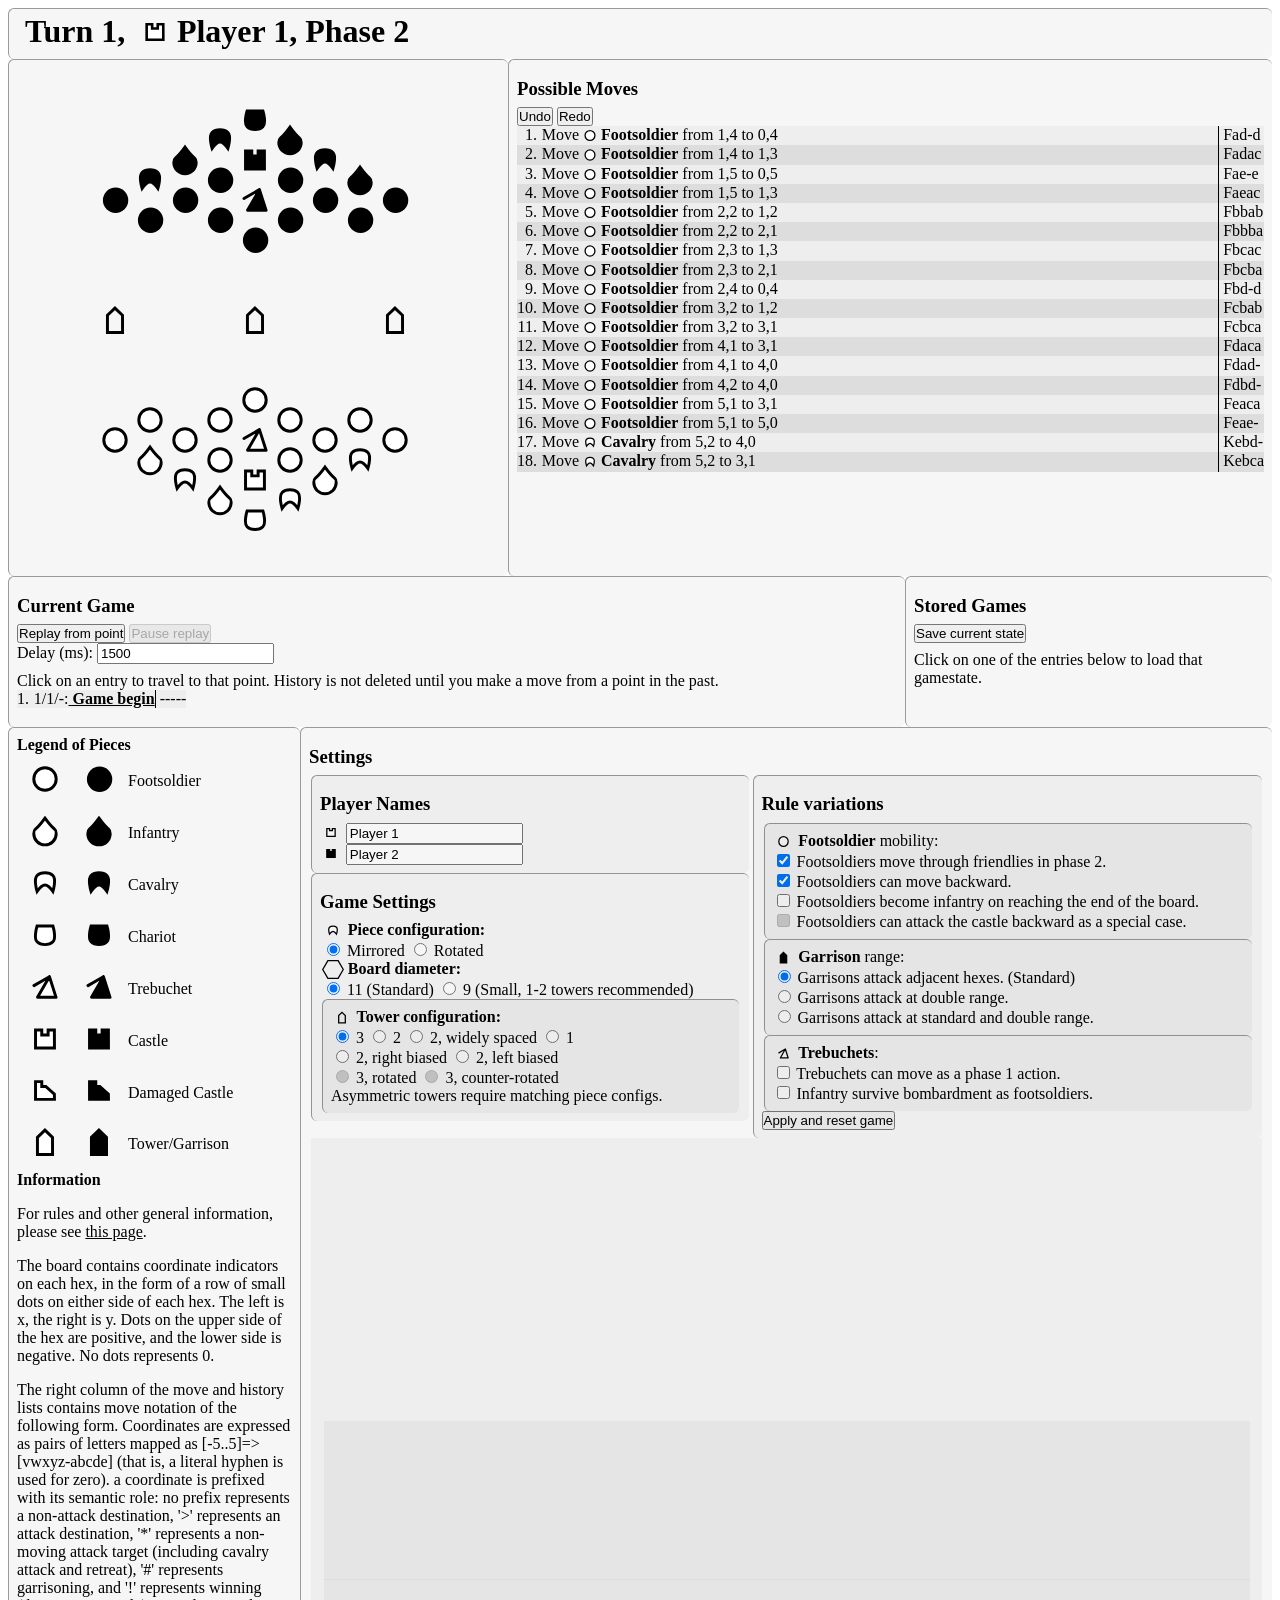
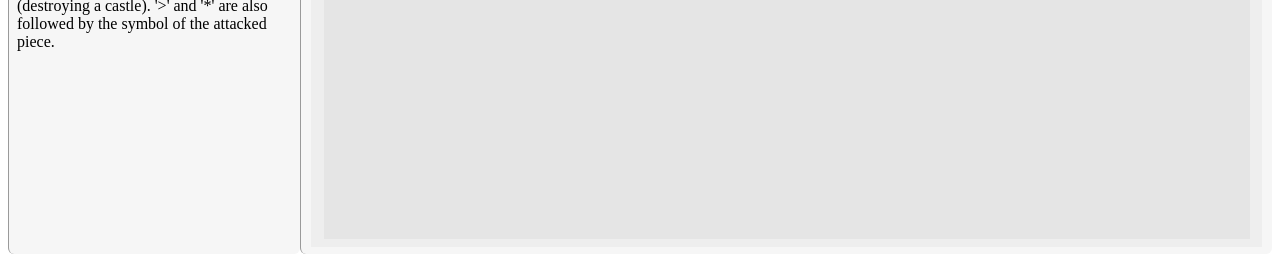
==== commit 045d155e: "Fixed a bunch of mostly visual bugs Stored games now correctly save a deep copy of all attached stat" ====
--- a/honey_war.html
+++ b/honey_war.html
@@ -19,7 +19,7 @@
 		<h1 id="turn" class="inset"></h1>
 		<div id="gamediv" class="grid-container col">
 			<div id="boarddiv" class="inset">
-				<svg id="board" viewBox="0 0 500 500" class="movediv"
+				<svg id="board" viewBox="0 0 475 500" class="movediv"
 				onmousemove="javascript:highlight_from(event)"
 				onclick="javascript:highlight_from(event)">
 				<svg id="board_spaces"/><svg id="board_pieces"/></svg>
@@ -44,8 +44,8 @@
 				<div id="gameover" hidden>Game Over</div>
 			</div>
 		</div>
-		<div id="timelinediv" class="flex-container">
-			<div id="current-game" class="inset flex-container col">
+		<div id="timelinediv" class="grid-container">
+			<div id="current-game" class="inset grid-container row">
 				<h3>Current Game</h3>
 				<div>
 					<button id="game-replay" onclick="javascript:replay_game();">
@@ -75,7 +75,8 @@
 			</div>
 			<div id="stored-games" class="inset row">
 			   <h3>Stored Games</h3>
-				<button id="save-game" onclick="javascript:save_game()">Save current state</button>
+				<button id="save-game" onclick="javascript:save_game()">
+					Save current state</button>
 				<p class="list-header">
 				   Click on one of the entries below to load that gamestate.
 				</p>
@@ -359,8 +360,21 @@
 						</fieldset>
 						<label for="fs_import"><h3>Import/Export</h3></label>
 						<fieldset id="fs_import">
-						   <fieldset id="fs_game_import" class="inset">
-							   <label for="input_area">Import a game log:</label>
+							<fieldset id="fs_rules_import" class="inset">
+								<label for="rules-share">Rule string:</label>
+								<button id="import-rules"
+									onclick="javascript:import_rules()">
+									Import rules from string
+								</button>
+								<br>
+								<textarea id="rules-share" class="json"
+									cols="60" rows="5"></textarea>
+								<br>
+								<label for="rules-share">Copy the current rules or paste
+									rules from another game.</label>
+							</fieldset><fieldset id="fs_game_import" class="inset">
+							   <label for="json_log_input">Import/export a JSON
+									log:</label>
 								<button id="import-begin"
 								   onclick="javascript:import_game_from_textbox(false)">
 									Import and start from beginning
@@ -369,22 +383,28 @@
 								   onclick="javascript:import_game_from_textbox(true)">
 									Import and go to end
 								</button>
-								<a id="moves_export"><button id="export"
-								   onclick="javascript:export_game()">
-									Export game log
+								<br>
+								<textarea id="json_log_input" class="json"
+									cols="60" rows="5"></textarea>
+								<br>
+								<a id="moves_export"><button
+									onclick="javascript:export_game()">
+									Download JSON log
 								</button></a>
 								<br>
-								<textarea id="input_area" class="json"></textarea>
-							</fieldset>
-							<fieldset id="fs_rules_import" class="inset">
-							   <label for="rules-share">Rule string:</label>
-								<br>
-								<textarea id="rules-share" class="json"></textarea>
-								<br>
-								<button id="import-rules"
-								   onclick="javascript:import_rules()">
-									Import rules from string
-								</button>
+								<label for="json_log_input">This text box automatically
+									populates with the current game's JSON log, or you
+									can paste a JSON log here for importing.</label>
+							</fieldset><fieldset class="inset">
+								<label for="note_log_area">Current game log:</label>
+								<br>
+								<textarea id="note_log_area" cols="60" rows="13"
+									readonly></textarea>
+								<br>
+								<a id="note_export"><button
+									onclick="javascript:export_notation()">
+									Download game notation
+								</button></a>
 							</fieldset>
 						</fieldset>
 					</fieldset>
--- a/honey_war.css
+++ b/honey_war.css
@@ -27,7 +27,9 @@
 }
 .striped-list {
 	display: contents;
-	overflow-y: scroll;
+	& > * {
+		overflow-y: scroll;
+	}
 	& li:nth-child(odd), & tr:nth-child(odd) {
 		background-color: #eee;
 	}
@@ -122,6 +124,10 @@
 h1 {
 	margin: 0;
 }
+#turn {
+	padding-bottom: .25em;
+	padding-top: .125em;
+}
 h3 {
 	margin-top: .5em;
 	margin-bottom: .4em;
@@ -129,6 +135,11 @@
 h4 {
 	margin: 0;
 }
+#gameover {
+	font-size: larger;
+	font-weight: bold;
+	color: red;
+}
 input[disabled] {
 	filter: invert(25%);
 }
@@ -158,6 +169,8 @@
 }
 #stored-games {
 	max-width: 350px;
+	max-height: 600px;
+	grid-template-rows: min-content min-content min-content auto;
 }
 button {
 	padding: 0;
@@ -184,22 +197,25 @@
 .hidden-space {
 	display: inline-block;
 }
+#boarddiv {
+	padding-bottom: 0;
+}
 @media screen and (min-width: 850px) {
+	#timelinediv {
+	  grid-template-columns: 100fr auto;
+	}
 	#gamediv {
 		grid-template-columns: minmax(400px, 500px) minmax(50%, auto);
 	}
 	#board {
 		max-height: 500px;
-	}
-	#boarddiv {
-
 	}
 	#move-display {
 		height: 500px;
 		grid-column: 2;
 	}
 	#legend-display {
-		flex: 0 0 min-content;
+		flex: 0 0 275px;
 	}
 	#mp-display {
 		flex: 1 1 min-content;
@@ -210,8 +226,15 @@
 		display: flex;
 		flex-direction: column;
 	}
+	#boarddiv {
+		display: flex;
+		justify-content: center;
+	}
 	#board {
-		max-height: 400px;
+		max-height: 500px;
+	}
+	#move-display {
+		max-height: 500px;
 	}
 	#mp-display {
 		order: 1;
@@ -221,15 +244,15 @@
 	}
 	.flex-container > .movediv {
 		width: 100%;
+	}
+	#stored-games {
+		max-width: unset;
 	}
 }
 @media screen and (max-width: 999px) {
 	#timelinediv {
 		flex-direction: column;
 	}
-	#stored-games {
-		max-width: unset;
-	}
 	#saves > * {
 		max-width: 350px;
 	}
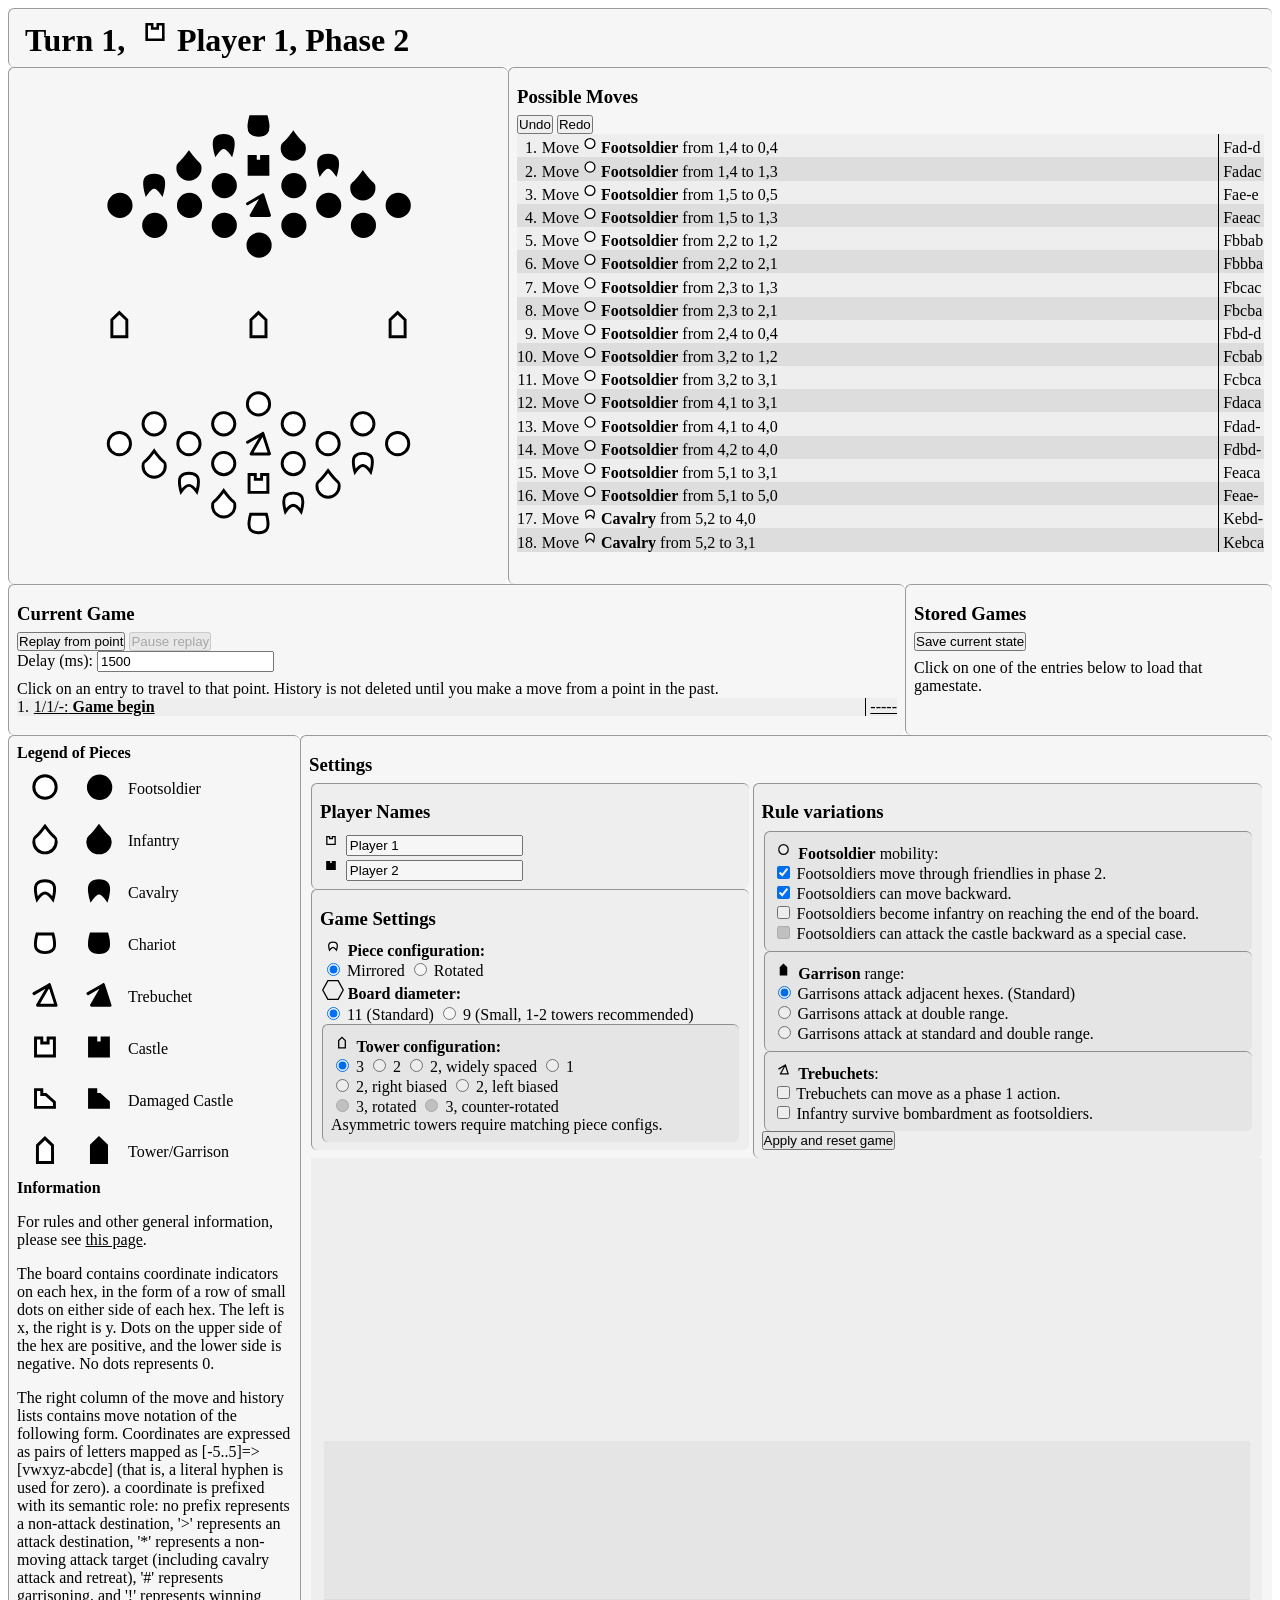
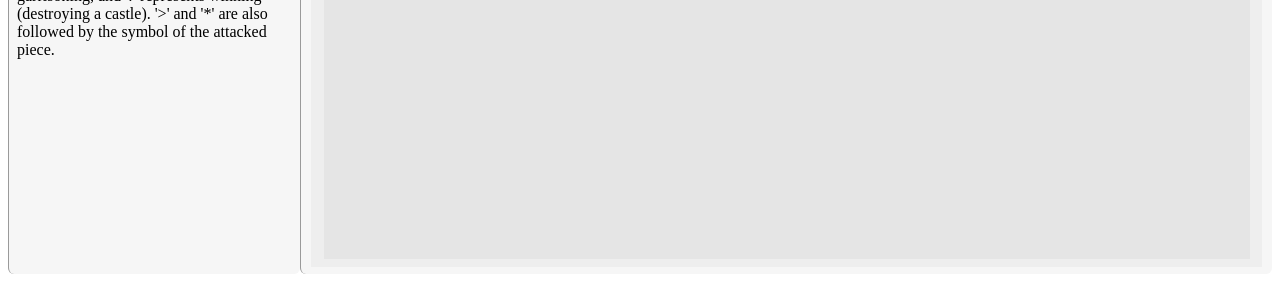
==== commit 08b192fa: "Lots and lots of cleanup, a couple fixes (Technically) observable changes: - Fixed the game starting" ====
--- a/honey_war.html
+++ b/honey_war.html
@@ -14,14 +14,30 @@
 		<link rel="canonical" href="honey_war.html">
 		<link rel="help" href="https://sajemtan.miraheze.org/wiki/Honey_War">
 		<link rel="licence" href="LICENSE.txt">
+		<script>
+			window.addEventListener("load", (event) => {
+				const ovr = document.getElementById("overflow-parent");
+				const ee = document.getElementById("mp-settings");
+				const ids = ["rules-share", "json_log_input", "note_log_area"];
+				// this is hacky and horrible but doing it "the right way" would be
+				// dramatically worse, believe it or not
+				while (ovr.getBoundingClientRect().width
+					> ee.getBoundingClientRect().width) {
+					for (id of ids) {
+						console.log(id);
+						let e = document.getElementById(id);
+						e.cols = e.cols - 1;
+						console.log(id + " " + e.cols);
+					}
+				}
+			});
+		</script>
 	</head>
 	<body>
 		<h1 id="turn" class="inset"></h1>
 		<div id="gamediv" class="grid-container col">
 			<div id="boarddiv" class="inset">
-				<svg id="board" viewBox="0 0 475 500" class="movediv"
-				onmousemove="javascript:highlight_from(event)"
-				onclick="javascript:highlight_from(event)">
+				<svg id="board" viewBox="0 0 475 500" class="movediv">
 				<svg id="board_spaces"/><svg id="board_pieces"/></svg>
 			</div>
 			<div id="move-display" class="inset grid-container row">
@@ -29,11 +45,11 @@
 					<h3 id="movelist-title">Possible Moves</h3>
 				</div>
 				<div>
-					<button onclick="javascript:undo(true);">Undo</button>
-					<button onclick="javascript:redo(true);">Redo</button>
+					<button id="undo-btn">Undo</button>
+					<button id="redo-btn">Redo</button>
 				</div>
 				<div class="striped-list">
-				<table class='numbered' onmouseout='highlight_spaces([]);'>
+				<table class='numbered' id='moves-table'>
 					<colgroup>
 						<col class='num-col' />
 						<col class='move-desc' />
@@ -48,11 +64,10 @@
 			<div id="current-game" class="inset grid-container row">
 				<h3>Current Game</h3>
 				<div>
-					<button id="game-replay" onclick="javascript:replay_game();">
+					<button id="game-replay">
 						Replay from point
 					</button>
-					<button id="replay-pause"
-					   onclick="javascript:should_replay=false;" disabled>
+					<button id="replay-pause" disabled>
 						Pause replay
 					</button>
 					<br>
@@ -75,7 +90,7 @@
 			</div>
 			<div id="stored-games" class="inset row">
 			   <h3>Stored Games</h3>
-				<button id="save-game" onclick="javascript:save_game()">
+				<button id="save-game">
 					Save current state</button>
 				<p class="list-header">
 				   Click on one of the entries below to load that gamestate.
@@ -163,13 +178,11 @@
 							</label>
 							<span class="icon">1C</span>
 							<input type="text" class="inline-input"
-							   id="P1-name" value="Player 1"
-								onchange="javascript:update_players()">
+							   id="P1-name" value="Player 1">
 							<br>
 							<span class="icon">2C</span>
 							<input type="text" class="inline-input"
-							   id="P2-name" value="Player 2"
-								onchange="javascript:update_players()">
+							   id="P2-name" value="Player 2">
 						</fieldset>
 						<fieldset class="inset" id="fs_game_settings">
 						   <label for="fs_game_settings">
@@ -181,12 +194,10 @@
 									   Piece configuration:</h4>
 								</label>
 								<input type="radio" name="boardconfig"
-								   id="configmirrored" value="mirrored"
-									onchange="javascript:opt('mirrored')" checked>
+								   id="configmirrored" value="mirrored" checked>
 								<label for="configmirrored">Mirrored</label>
 								<input type="radio" name="boardconfig"
-								   id="configrotated" value="rotated"
-									onchange="javascript:opt('rotated')">
+								   id="configrotated" value="rotated">
 								<label for="configrotated">Rotated</label>
 							</fieldset>
 							<fieldset id="fs_boardsize">
@@ -195,11 +206,10 @@
 									Board diameter:</h4>
 								</label>
 								<input type="radio" name="boardsize" id="boardlarge"
-								   value="large" onchange="javascript:opt('large')"
-									checked>
+								   value="large" checked>
 								<label for="boardlarge">11 (Standard)</label>
 								<input type="radio" name="boardsize" id="boardsmall"
-								   value="small" onchange="javascript:opt('small')">
+								   value="small">
 								<label for="boardsmall">
 								   9 (Small, 1-2 towers recommended)
 								</label>
@@ -212,30 +222,30 @@
 									</label>
 								</h4>
 								<input type="radio" name="towerconfig" id="towers3"
-								   value="3" onchange="javascript:opt('t3')" checked>
+								   value="3" checked>
 								<label for="towers3">3</label>
 								<input type="radio" name="towerconfig" id="towers2"
-								   value="2" onchange="javascript:opt('t2')">
+								   value="2">
 								<label for="towers2">2</label>
 								<input type="radio" name="towerconfig" id="towers2w"
-								   value="2w" onchange="javascript:opt('t2w')">
+								   value="2w">
 								<label for="towers2w">2, widely spaced</label>
 								<input type="radio" name="towerconfig" id="towers1"
-								   value="1" onchange="javascript:opt('t1')">
+								   value="1">
 								<label for="towers1">1</label>
 								<br/>
 								<input type="radio" name="towerconfig" id="towers2mr"
-								   value="2mr" onchange="javascript:opt('t2mr')">
+								   value="2mr">
 								<label for="towers2mr">2, right biased</label>
 								<input type="radio" name="towerconfig" id="towers2ml"
-								   value="2ml" onchange="javascript:opt('t2ml')">
+								   value="2ml">
 								<label for="towers2ml">2, left biased</label>
 								<br/>
 								<input type="radio" name="towerconfig" id="towers3t"
-								   value="3t" onchange="javascript:opt('t3t')">
+								   value="3t">
 								<label for="towers3t">3, rotated</label>
 								<input type="radio" name="towerconfig" id="towers3tc"
-								   value="3tc" onchange="javascript:opt('t3tc')">
+								   value="3tc">
 								<label for="towers3tc">3, counter-rotated</label>
 								<br/>
 								<label for="fs_boardtowers">
@@ -255,7 +265,6 @@
 							</div>
 							<div>
 							   <input type="checkbox" id="friendly-footsoldiers"
-								   onchange="javascript:opt('friendly-footsoldiers')"
 									checked>
 								<label for="friendly-footsoldiers">
 								   Footsoldiers move through friendlies in phase 2.
@@ -263,15 +272,13 @@
 							</div>
 							<div>
 							   <input type="checkbox" id="buff-footsoldiers"
-								   onchange="javascript:opt('buff-footsoldiers')"
 									checked>
 								<label for="buff-footsoldiers">
 								   Footsoldiers can move backward.
 								</label>
 							</div>
 							<div>
-							   <input type="checkbox" id="upgrade-footsoldiers"
-								    onchange="javascript:opt('upgrade-footsoldiers')">
+							   <input type="checkbox" id="upgrade-footsoldiers">
 								<label for="upgrade-footsoldiers">
 								   Footsoldiers become infantry on reaching the end of
 									the board.
@@ -279,7 +286,6 @@
 							</div>
 							<div>
 							   <input type="checkbox" id="stranded-footsoldiers"
-								   onchange="javascript:opt('stranded-footsoldiers')"
 									disabled>
 								<label for="stranded-footsoldiers">
 								   Footsoldiers can attack the castle backward as a
@@ -297,24 +303,21 @@
 							<div>
 							   <input type="radio" name="garrisonrange"
 								   id="garrisonshort" value="garrisonshort"
-									onchange="javascript:opt('garrisonshort')"
 									checked>
-								<label for="friendly-footsoldiers">
+								<label for="garrisonshort">
 								   Garrisons attack adjacent hexes. (Standard)
 								</label>
 							</div>
 							<div>
 							   <input type="radio" name="garrisonrange"
-								   id="garrisonlong" value="garrisonlong"
-									onchange="javascript:opt('garrisonlong')">
+								   id="garrisonlong" value="garrisonlong">
 								<label for="garrisonlong">
 								   Garrisons attack at double range.
 								</label>
 							</div>
 							<div>
 							   <input type="radio" name="garrisonrange"
-								   id="garrisonboth" value="garrisonboth"
-									onchange="javascript:opt('garrisonboth')">
+								   id="garrisonboth" value="garrisonboth">
 								<label for="friendly-footsoldiers">
 								   Garrisons attack at standard and double range.
 								</label>
@@ -328,26 +331,23 @@
 								</label>
 							</div>
 							<div>
-							   <input type="checkbox" id="buff-trebuchet"
-								   onchange="javascript:opt('buff-trebuchet')">
+							   <input type="checkbox" id="buff-trebuchet">
 								<label for="buff-trebuchet">
 								   Trebuchets can move as a phase 1 action.
 								</label>
 							</div>
 							<div>
-							   <input type="checkbox" id="buff-infantry"
-								   onchange="javascript:opt('buff-infantry')">
+							   <input type="checkbox" id="buff-infantry">
 								<label for="buff-infantry">
 								   Infantry survive bombardment as footsoldiers.
 								</label>
 							</div>
 						</fieldset>
-						<button id="reset" class="button"
-						   onclick="javascript:reset_game()">
+						<button id="reset" class="button">
 							Apply and reset game
 						</button>
 					</fieldset>
-					<fieldset class="inset">
+					<fieldset id="overflow-parent" class="inset">
 						<label for="fs_mp"><h3>Multiplayer</h3></label>
 						<fieldset id="fs_mp" class="inset" disabled>
 						   <div>
@@ -362,8 +362,7 @@
 						<fieldset id="fs_import">
 							<fieldset id="fs_rules_import" class="inset">
 								<label for="rules-share">Rule string:</label>
-								<button id="import-rules"
-									onclick="javascript:import_rules()">
+								<button id="import-rules">
 									Import rules from string
 								</button>
 								<br>
@@ -375,20 +374,17 @@
 							</fieldset><fieldset id="fs_game_import" class="inset">
 							   <label for="json_log_input">Import/export a JSON
 									log:</label>
-								<button id="import-begin"
-								   onclick="javascript:import_game_from_textbox(false)">
+								<button id="import-begin">
 									Import and start from beginning
 								</button>
-								<button id="import-end"
-								   onclick="javascript:import_game_from_textbox(true)">
+								<button id="import-end">
 									Import and go to end
 								</button>
 								<br>
 								<textarea id="json_log_input" class="json"
 									cols="60" rows="5"></textarea>
 								<br>
-								<a id="moves_export"><button
-									onclick="javascript:export_game()">
+								<a id="moves-export"><button>
 									Download JSON log
 								</button></a>
 								<br>
@@ -401,8 +397,7 @@
 								<textarea id="note_log_area" cols="60" rows="13"
 									readonly></textarea>
 								<br>
-								<a id="note_export"><button
-									onclick="javascript:export_notation()">
+								<a id="note-export"><button>
 									Download game notation
 								</button></a>
 							</fieldset>
--- a/honey_war.css
+++ b/honey_war.css
@@ -192,7 +192,7 @@
 }
 .inline-icon {
 	height: 1.2em;
-	vertical-align: top;
+	vertical-align: center;
 }
 .hidden-space {
 	display: inline-block;
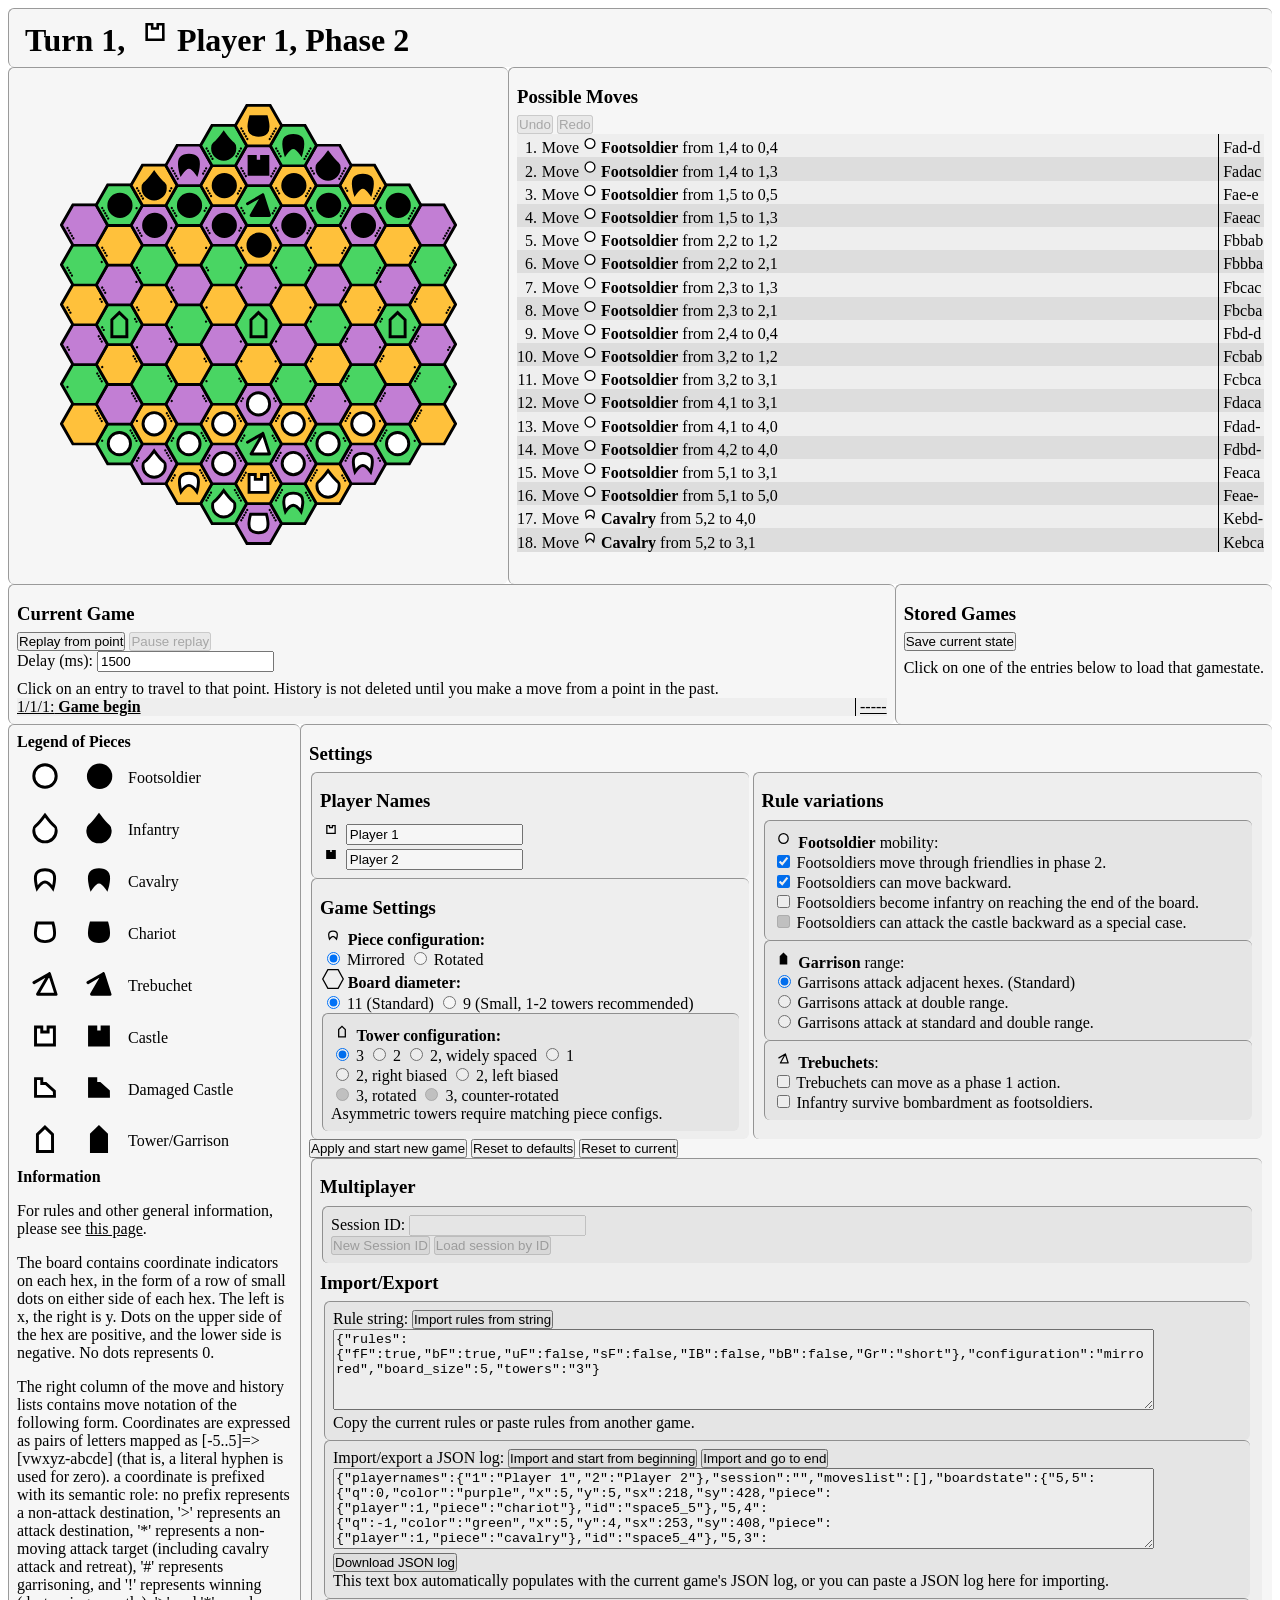
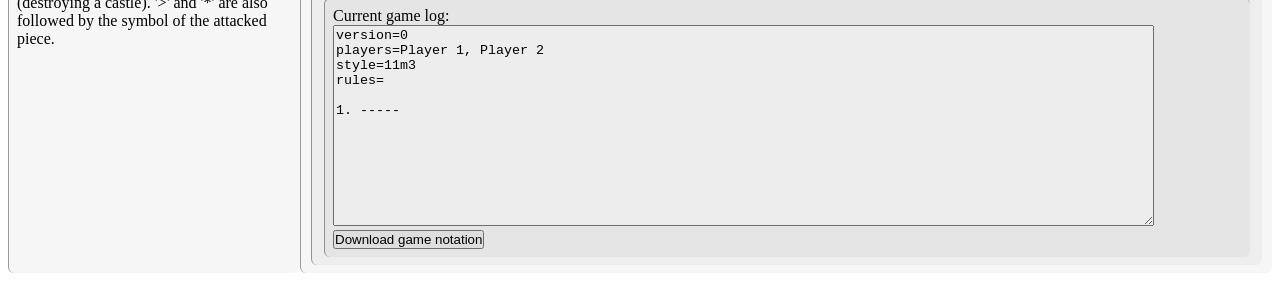
==== commit a14c5220: "Minor UI improvements/fixes, refactoring Changes/fixes: - Now defaults to mirrored layout, since tha" ====
--- a/honey_war.html
+++ b/honey_war.html
@@ -26,7 +26,7 @@
 					for (id of ids) {
 						console.log(id);
 						let e = document.getElementById(id);
-						e.cols = e.cols - 1;
+						e.cols = e.cols - 2;
 						console.log(id + " " + e.cols);
 					}
 				}
@@ -78,7 +78,7 @@
 				   Click on an entry to travel to that point. History is not deleted
 					until you make a move from a point in the past.
 				</p>
-				<div class="striped-list"><table class="numbered">
+				<div class="striped-list"><table class="normal">
 				   <colgroup>
 					   <col class='num-col' />
 						<col class='num-col' />
@@ -88,9 +88,9 @@
 					<tbody id="timeline"></tbody>
 				</table></div>
 			</div>
-			<div id="stored-games" class="inset row">
+			<div id="stored-games" class="inset grid-container row">
 			   <h3>Stored Games</h3>
-				<button id="save-game">
+				<button id="save-game" class="fit">
 					Save current state</button>
 				<p class="list-header">
 				   Click on one of the entries below to load that gamestate.
@@ -194,10 +194,12 @@
 									   Piece configuration:</h4>
 								</label>
 								<input type="radio" name="boardconfig"
-								   id="configmirrored" value="mirrored" checked>
+								   id="configmirrored" value="mirrored" checked
+									x-exclude="excl-mirrored">
 								<label for="configmirrored">Mirrored</label>
 								<input type="radio" name="boardconfig"
-								   id="configrotated" value="rotated">
+								   id="configrotated" value="rotated"
+									x-exclude="excl-rotated">
 								<label for="configrotated">Rotated</label>
 							</fieldset>
 							<fieldset id="fs_boardsize">
@@ -221,33 +223,42 @@
 									   <span class="piece">Tower</span> configuration:
 									</label>
 								</h4>
-								<input type="radio" name="towerconfig" id="towers3"
-								   value="3" checked>
-								<label for="towers3">3</label>
-								<input type="radio" name="towerconfig" id="towers2"
-								   value="2">
-								<label for="towers2">2</label>
-								<input type="radio" name="towerconfig" id="towers2w"
-								   value="2w">
-								<label for="towers2w">2, widely spaced</label>
-								<input type="radio" name="towerconfig" id="towers1"
-								   value="1">
-								<label for="towers1">1</label>
+								<fieldset class="nolayout"
+									x-allow="configmirrored configrotated">
+									<input type="radio" name="towerconfig" id="towers3"
+										value="3" checked>
+									<label for="towers3">3</label>
+									<input type="radio" name="towerconfig" id="towers2"
+										value="2">
+									<label for="towers2">2</label>
+									<input type="radio" name="towerconfig" id="towers2w"
+										value="2w">
+									<label for="towers2w">2, widely spaced</label>
+									<input type="radio" name="towerconfig" id="towers1"
+										value="1">
+									<label for="towers1">1</label>
+								</fieldset>
 								<br/>
-								<input type="radio" name="towerconfig" id="towers2mr"
-								   value="2mr">
-								<label for="towers2mr">2, right biased</label>
-								<input type="radio" name="towerconfig" id="towers2ml"
-								   value="2ml">
-								<label for="towers2ml">2, left biased</label>
+								<fieldset class="nolayout"
+									id="excl-rotated" x-exclude="configrotated">
+									<input type="radio" name="towerconfig" id="towers2mr"
+										value="2mr">
+									<label for="towers2mr">2, right biased</label>
+									<input type="radio" name="towerconfig" id="towers2ml"
+										value="2ml">
+									<label for="towers2ml">2, left biased</label>
+								</fieldset>
 								<br/>
-								<input type="radio" name="towerconfig" id="towers3t"
-								   value="3t">
-								<label for="towers3t">3, rotated</label>
-								<input type="radio" name="towerconfig" id="towers3tc"
-								   value="3tc">
-								<label for="towers3tc">3, counter-rotated</label>
-								<br/>
+								<fieldset class="nolayout"
+									id="excl-mirrored" x-exclude="configmirrored">
+									<input type="radio" name="towerconfig" id="towers3t"
+										value="3t">
+									<label for="towers3t">3, rotated</label>
+									<input type="radio" name="towerconfig" id="towers3tc"
+										value="3tc">
+									<label for="towers3tc">3, counter-rotated</label>
+									<br/>
+								</fieldset>
 								<label for="fs_boardtowers">
 								   Asymmetric towers require matching piece configs.
 								</label>
@@ -257,96 +268,95 @@
 					<fieldset id="col2" class="inset">
 					   <label for="col2"><h3>Rule variations</h3></label>
 						<fieldset id="fs_footsoldier" class="inset">
-						   <div>
-							   <span class="icon">1F</span>
-								<label for="fs_footsoldier">
-								   <span class="piece">Footsoldier</span> mobility:
-								</label>
-							</div>
-							<div>
-							   <input type="checkbox" id="friendly-footsoldiers"
-									checked>
-								<label for="friendly-footsoldiers">
-								   Footsoldiers move through friendlies in phase 2.
-								</label>
-							</div>
-							<div>
+							<span class="icon">1F</span>
+							<label for="fs_footsoldier">
+								<span class="piece">Footsoldier</span> mobility:
+							</label>
+							<br/>
+							<input type="checkbox" id="friendly-footsoldiers"
+								checked>
+							<label for="friendly-footsoldiers">
+								Footsoldiers move through friendlies in phase 2.
+							</label>
+							<br/>
+							<!-- this doesn't need an id because the exclusion is one-way -->
+							<fieldset class="nolayout"
+								x-exclude="stranded-footsoldiers">
 							   <input type="checkbox" id="buff-footsoldiers"
 									checked>
 								<label for="buff-footsoldiers">
 								   Footsoldiers can move backward.
 								</label>
-							</div>
-							<div>
+								<br/>
 							   <input type="checkbox" id="upgrade-footsoldiers">
 								<label for="upgrade-footsoldiers">
 								   Footsoldiers become infantry on reaching the end of
 									the board.
 								</label>
-							</div>
-							<div>
-							   <input type="checkbox" id="stranded-footsoldiers"
-									disabled>
-								<label for="stranded-footsoldiers">
-								   Footsoldiers can attack the castle backward as a
-									special case.
-								</label>
-							</div>
+								<br/>
+							</fieldset>
+							<input type="checkbox" id="stranded-footsoldiers"
+								disabled>
+							<label for="stranded-footsoldiers">
+								Footsoldiers can attack the castle backward as a
+								special case.
+							</label>
 						</fieldset>
 						<fieldset id="fs_garrison" class="inset">
-						   <div>
-							   <span class="icon">2G</span>
-								<label for="fs_garrison">
-								   <span class="piece">Garrison</span> range:
-								</label>
-							</div>
-							<div>
-							   <input type="radio" name="garrisonrange"
-								   id="garrisonshort" value="garrisonshort"
-									checked>
-								<label for="garrisonshort">
-								   Garrisons attack adjacent hexes. (Standard)
-								</label>
-							</div>
-							<div>
-							   <input type="radio" name="garrisonrange"
-								   id="garrisonlong" value="garrisonlong">
-								<label for="garrisonlong">
-								   Garrisons attack at double range.
-								</label>
-							</div>
-							<div>
-							   <input type="radio" name="garrisonrange"
-								   id="garrisonboth" value="garrisonboth">
-								<label for="friendly-footsoldiers">
-								   Garrisons attack at standard and double range.
-								</label>
-							</div>
+							<span class="icon">2G</span>
+							<label for="fs_garrison">
+								<span class="piece">Garrison</span> range:
+							</label>
+							<br/>
+							<input type="radio" name="garrisonrange"
+								id="garrisonshort" value="garrisonshort"
+								checked>
+							<label for="garrisonshort">
+								Garrisons attack adjacent hexes. (Standard)
+							</label>
+							<br/>
+							<input type="radio" name="garrisonrange"
+								id="garrisonlong" value="garrisonlong">
+							<label for="garrisonlong">
+								Garrisons attack at double range.
+							</label>
+							<br/>
+							<input type="radio" name="garrisonrange"
+								id="garrisonboth" value="garrisonboth">
+							<label for="friendly-footsoldiers">
+								Garrisons attack at standard and double range.
+							</label>
+							<br/>
 						</fieldset>
 						<fieldset id="fs_trebuchet" class="inset">
-						   <div>
-							   <span class="icon">1B</span>
-								<label for="fs_trebuchet">
-								   <span class="piece">Trebuchets</span>:
-								</label>
-							</div>
-							<div>
-							   <input type="checkbox" id="buff-trebuchet">
-								<label for="buff-trebuchet">
-								   Trebuchets can move as a phase 1 action.
-								</label>
-							</div>
-							<div>
-							   <input type="checkbox" id="buff-infantry">
-								<label for="buff-infantry">
-								   Infantry survive bombardment as footsoldiers.
-								</label>
-							</div>
-						</fieldset>
+							<span class="icon">1B</span>
+							<label for="fs_trebuchet">
+								<span class="piece">Trebuchets</span>:
+							</label>
+							<br/>
+							<input type="checkbox" id="buff-trebuchet">
+							<label for="buff-trebuchet">
+								Trebuchets can move as a phase 1 action.
+							</label>
+							<br/>
+							<input type="checkbox" id="buff-infantry">
+							<label for="buff-infantry">
+								Infantry survive bombardment as footsoldiers.
+							</label>
+						</fieldset>
+					</fieldset>
+					<!-- the div avoids the buttons stretching -->
+					<div>
 						<button id="reset" class="button">
-							Apply and reset game
+							Apply and start new game
 						</button>
-					</fieldset>
+						<button id="defaults" class="button">
+							Reset to defaults
+						</button>
+						<button id="rules-current" class="button">
+							Reset to current
+						</button>
+					</div>
 					<fieldset id="overflow-parent" class="inset">
 						<label for="fs_mp"><h3>Multiplayer</h3></label>
 						<fieldset id="fs_mp" class="inset" disabled>
@@ -367,7 +377,8 @@
 								</button>
 								<br>
 								<textarea id="rules-share" class="json"
-									cols="60" rows="5"></textarea>
+									cols="100" rows="5"
+									data-buttons="import-rules"></textarea>
 								<br>
 								<label for="rules-share">Copy the current rules or paste
 									rules from another game.</label>
@@ -382,9 +393,10 @@
 								</button>
 								<br>
 								<textarea id="json_log_input" class="json"
-									cols="60" rows="5"></textarea>
-								<br>
-								<a id="moves-export"><button>
+									cols="100" rows="5"
+									data-buttons="import-begin import-end"></textarea>
+								<br>
+								<a id="moves-export"><button id="moves-export-btn">
 									Download JSON log
 								</button></a>
 								<br>
@@ -394,10 +406,10 @@
 							</fieldset><fieldset class="inset">
 								<label for="note_log_area">Current game log:</label>
 								<br>
-								<textarea id="note_log_area" cols="60" rows="13"
+								<textarea id="note_log_area" cols="100" rows="13"
 									readonly></textarea>
 								<br>
-								<a id="note-export"><button>
+								<a id="note-export"><button id="note-export-btn">
 									Download game notation
 								</button></a>
 							</fieldset>
--- a/honey_war.css
+++ b/honey_war.css
@@ -24,6 +24,15 @@
 	grid-auto-flow: row;
 	grid-template-rows: minmax(auto, max-content);
 	align-content: start;
+}
+.nolayout {
+	display: contents;
+}
+.normal {
+	display: initial;
+}
+.fit {
+	width: fit-content;
 }
 .striped-list {
 	display: contents;
@@ -147,7 +156,8 @@
 	color: grey;
 }
 textarea:invalid {
-
+	background: #F033;
+	mix-blend-mode: multiply;
 }
 .move-item.selected {
 	text-decoration: underline;
@@ -168,7 +178,7 @@
 	flex-wrap: nowrap;
 }
 #stored-games {
-	max-width: 350px;
+	max-width: 400px;
 	max-height: 600px;
 	grid-template-rows: min-content min-content min-content auto;
 }
@@ -200,7 +210,7 @@
 #boarddiv {
 	padding-bottom: 0;
 }
-@media screen and (min-width: 850px) {
+@media screen and (min-width: 900px) {
 	#timelinediv {
 	  grid-template-columns: 100fr auto;
 	}
@@ -221,7 +231,7 @@
 		flex: 1 1 min-content;
 	}
 }
-@media screen and (max-width: 849px) {
+@media screen and (max-width: 899px) {
 	#gamediv {
 		display: flex;
 		flex-direction: column;
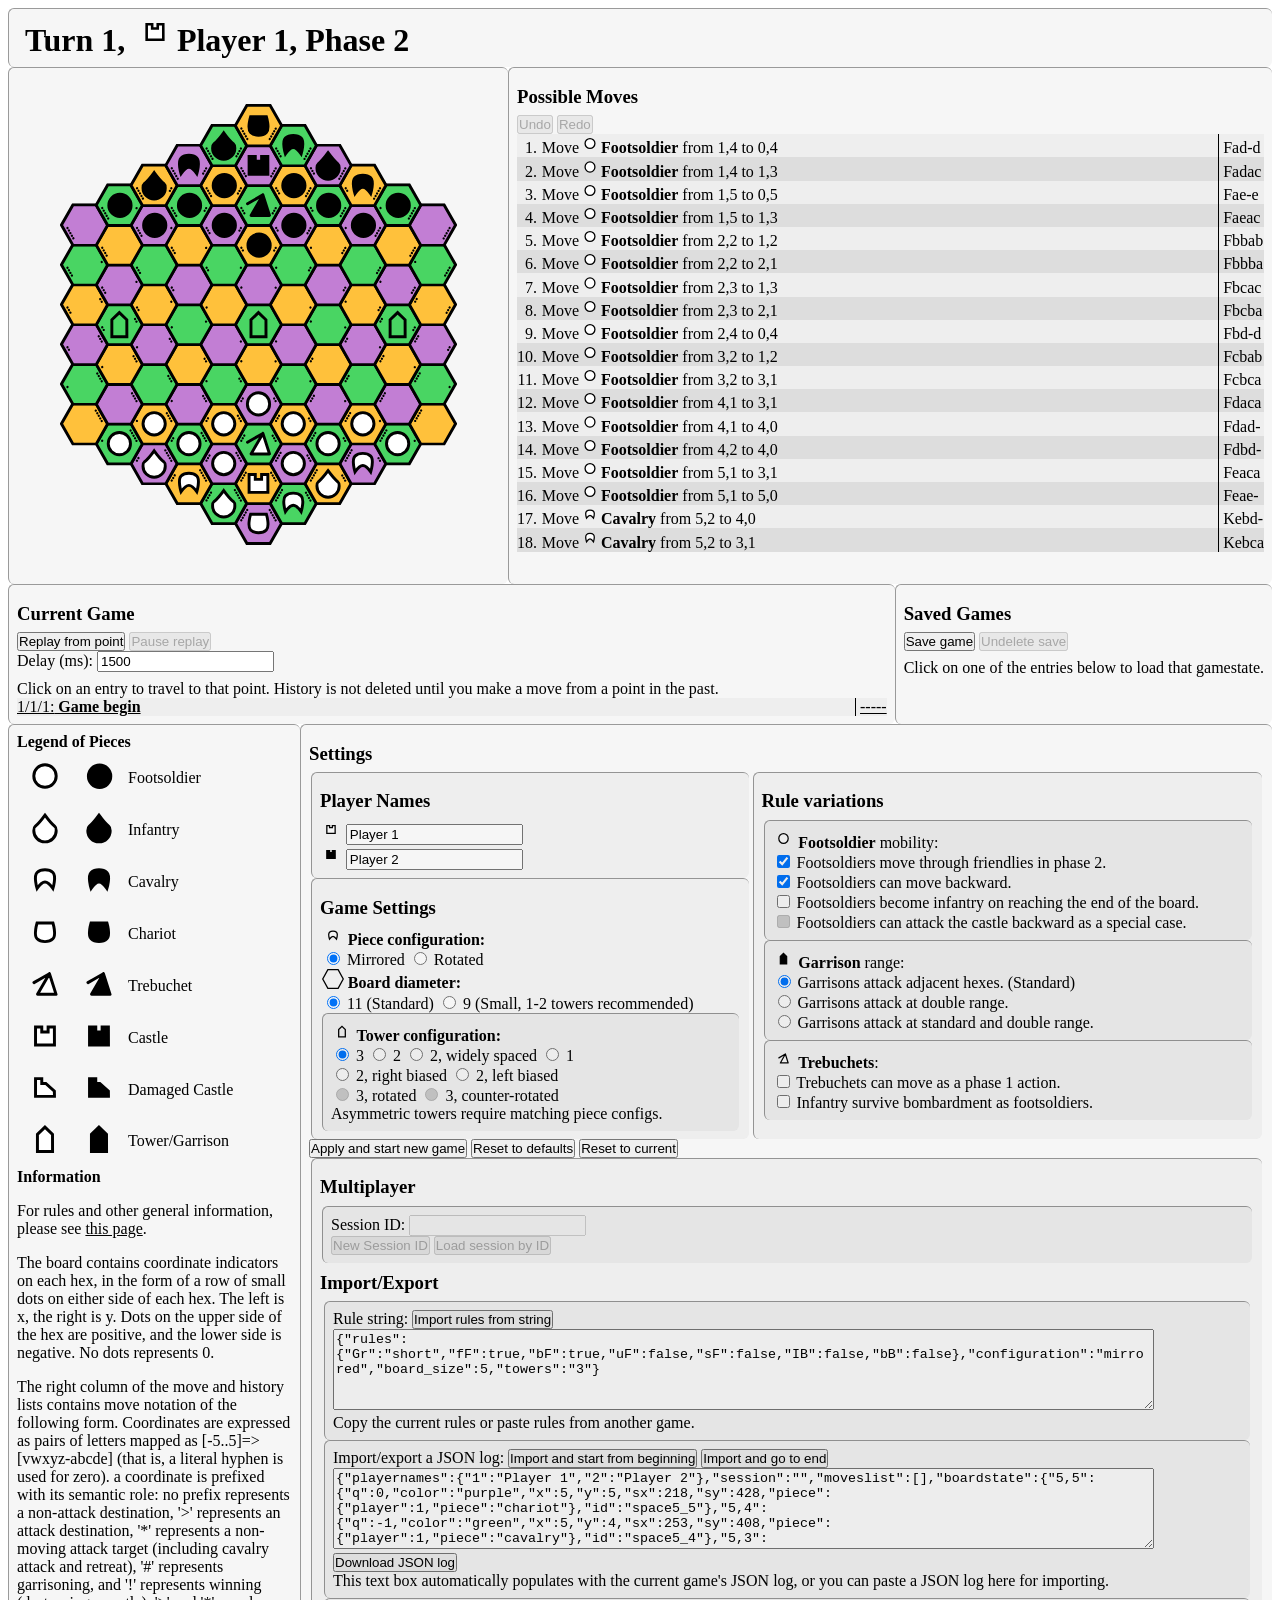
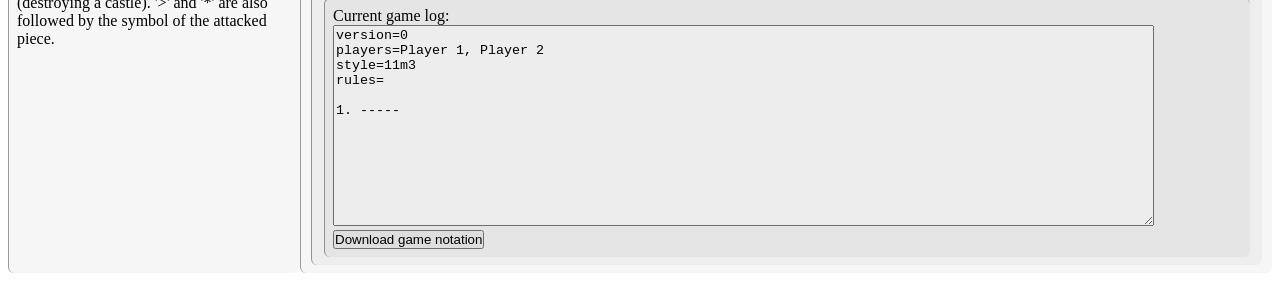
==== commit 10396d1c: "Perfectionist improvements Changes: - Can now undelete a saved game, in case of accident - Mouse cur" ====
--- a/honey_war.html
+++ b/honey_war.html
@@ -24,10 +24,10 @@
 				while (ovr.getBoundingClientRect().width
 					> ee.getBoundingClientRect().width) {
 					for (id of ids) {
-						console.log(id);
+						//console.log(id);
 						let e = document.getElementById(id);
 						e.cols = e.cols - 2;
-						console.log(id + " " + e.cols);
+						//console.log(id + " " + e.cols);
 					}
 				}
 			});
@@ -48,14 +48,13 @@
 					<button id="undo-btn">Undo</button>
 					<button id="redo-btn">Redo</button>
 				</div>
-				<div class="striped-list">
-				<table class='numbered' id='moves-table'>
+				<div class="striped-list"><table class='numbered' id='moves-table'>
 					<colgroup>
 						<col class='num-col' />
 						<col class='move-desc' />
 						<col class='move-notation' />
-					</colgroup><tbody id="moves">
-					</tbody>
+					</colgroup>
+					<tbody id="moves"></tbody>
 				</table></div>
 				<div id="gameover" hidden>Game Over</div>
 			</div>
@@ -80,7 +79,6 @@
 				</p>
 				<div class="striped-list"><table class="normal">
 				   <colgroup>
-					   <col class='num-col' />
 						<col class='num-col' />
 						<col class='move-desc' />
 						<col class='move-notation' />
@@ -89,13 +87,23 @@
 				</table></div>
 			</div>
 			<div id="stored-games" class="inset grid-container row">
-			   <h3>Stored Games</h3>
-				<button id="save-game" class="fit">
-					Save current state</button>
+			   <h3>Saved Games</h3>
+				<div><button id="save-game" class="fit">
+					Save game</button>
+				<button id="undelete-btn" class="fit" disabled>
+					Undelete save</button></div>
 				<p class="list-header">
 				   Click on one of the entries below to load that gamestate.
 				</p>
-				<div id="saves" class="striped-list"></div>
+				<div class="striped-list"><table class="numbered">
+				<colgroup>
+					<col class='num-col' />
+					<col class='move-desc' />
+					<col class='move-notation' />
+					<col class='move-idx delete' />
+				</colgroup>
+				<tbody id="saves"></tbody>
+				</table></div>
 			</div>
 		</div>
 		<div class="flex-container">
@@ -195,11 +203,11 @@
 								</label>
 								<input type="radio" name="boardconfig"
 								   id="configmirrored" value="mirrored" checked
-									x-exclude="excl-mirrored">
+									data-exclude="excl-mirrored">
 								<label for="configmirrored">Mirrored</label>
 								<input type="radio" name="boardconfig"
 								   id="configrotated" value="rotated"
-									x-exclude="excl-rotated">
+									data-exclude="excl-rotated">
 								<label for="configrotated">Rotated</label>
 							</fieldset>
 							<fieldset id="fs_boardsize">
@@ -224,7 +232,7 @@
 									</label>
 								</h4>
 								<fieldset class="nolayout"
-									x-allow="configmirrored configrotated">
+									data-allow="configmirrored configrotated">
 									<input type="radio" name="towerconfig" id="towers3"
 										value="3" checked>
 									<label for="towers3">3</label>
@@ -240,7 +248,7 @@
 								</fieldset>
 								<br/>
 								<fieldset class="nolayout"
-									id="excl-rotated" x-exclude="configrotated">
+									id="excl-rotated" data-exclude="configrotated">
 									<input type="radio" name="towerconfig" id="towers2mr"
 										value="2mr">
 									<label for="towers2mr">2, right biased</label>
@@ -250,7 +258,7 @@
 								</fieldset>
 								<br/>
 								<fieldset class="nolayout"
-									id="excl-mirrored" x-exclude="configmirrored">
+									id="excl-mirrored" data-exclude="configmirrored">
 									<input type="radio" name="towerconfig" id="towers3t"
 										value="3t">
 									<label for="towers3t">3, rotated</label>
@@ -281,7 +289,7 @@
 							<br/>
 							<!-- this doesn't need an id because the exclusion is one-way -->
 							<fieldset class="nolayout"
-								x-exclude="stranded-footsoldiers">
+								data-exclude="stranded-footsoldiers">
 							   <input type="checkbox" id="buff-footsoldiers"
 									checked>
 								<label for="buff-footsoldiers">
--- a/honey_war.css
+++ b/honey_war.css
@@ -56,6 +56,10 @@
 	& td {
 		padding: 0px;
 	}
+	& tr:hover, & li:hover {
+		background-color: #0002;
+		mix-blend-mode: multiply;
+	}
 }
 td {
 	vertical-align: baseline;
@@ -67,7 +71,6 @@
 	counter-reset: rowNumber;
 	width: 100%;
 	display: block;
-	overflow-y: scroll;
 }
 .numbered tbody > tr::before {
 	display: table-cell;
@@ -77,26 +80,55 @@
 	text-align: right;
 }
 .move-desc {
+}
+.num-col {
+	width: 0;
+	white-space: nowrap;
+}
+.move-notation {
+	width: 0;
+	white-space: nowrap;
+	padding-left: 4px !important;
+	border-left: 1px solid black;
+}
+.move-idx {
+	text-align: right;
+	white-space: nowrap;
+}
+.save-name {
 	display: table-cell;
-}
-.num-col {
+	padding-right: 4px !important;
+}
+.save-rules {
 	display: table-cell;
 	width: 0;
 	white-space: nowrap;
-}
-.move-notation {
-	display: table-cell;
-	width: 0;
-	white-space: nowrap;
 	padding-left: 4px !important;
 	border-left: 1px solid black;
 }
-.move-idx {
-	text-align: right;
-	white-space: nowrap;
+col.delete {
+	min-width: 3em;
 }
 .fill {
 	width: 99%;
+}
+.move-item.selected {
+	text-decoration: underline;
+}
+.move-item:hover, .move-item:active,
+tr:hover	.move-item, tr:active .move-item {
+	text-decoration: underline;
+	color: blue;
+}
+.move-item.delete {
+	color: red !important;
+	font-style: italic;
+}
+.move-item.delete:hover, .move-item.delete:active {
+	color: purple !important;
+}
+.red *, .red:hover * {
+	color: red !important;
 }
 .list-header {
 	margin-top: 8px;
@@ -159,20 +191,6 @@
 	background: #F033;
 	mix-blend-mode: multiply;
 }
-.move-item.selected {
-	text-decoration: underline;
-}
-.move-item:hover, .move-item:active {
-	text-decoration: underline;
-	color: blue;
-}
-.move-item.delete {
-	color: red;
-	font-style: italic;
-}
-.move-item.delete:hover, .move-item.delete:active {
-	color: purple;
-}
 #current-game {
 	max-height: 600px;
 	flex-wrap: nowrap;
@@ -195,6 +213,8 @@
 	text-transform: capitalize;
 	font-weight: bold;
 }
+.space {
+}
 .win {
 	text-transform: capitalize;
 	font-weight: bold;
